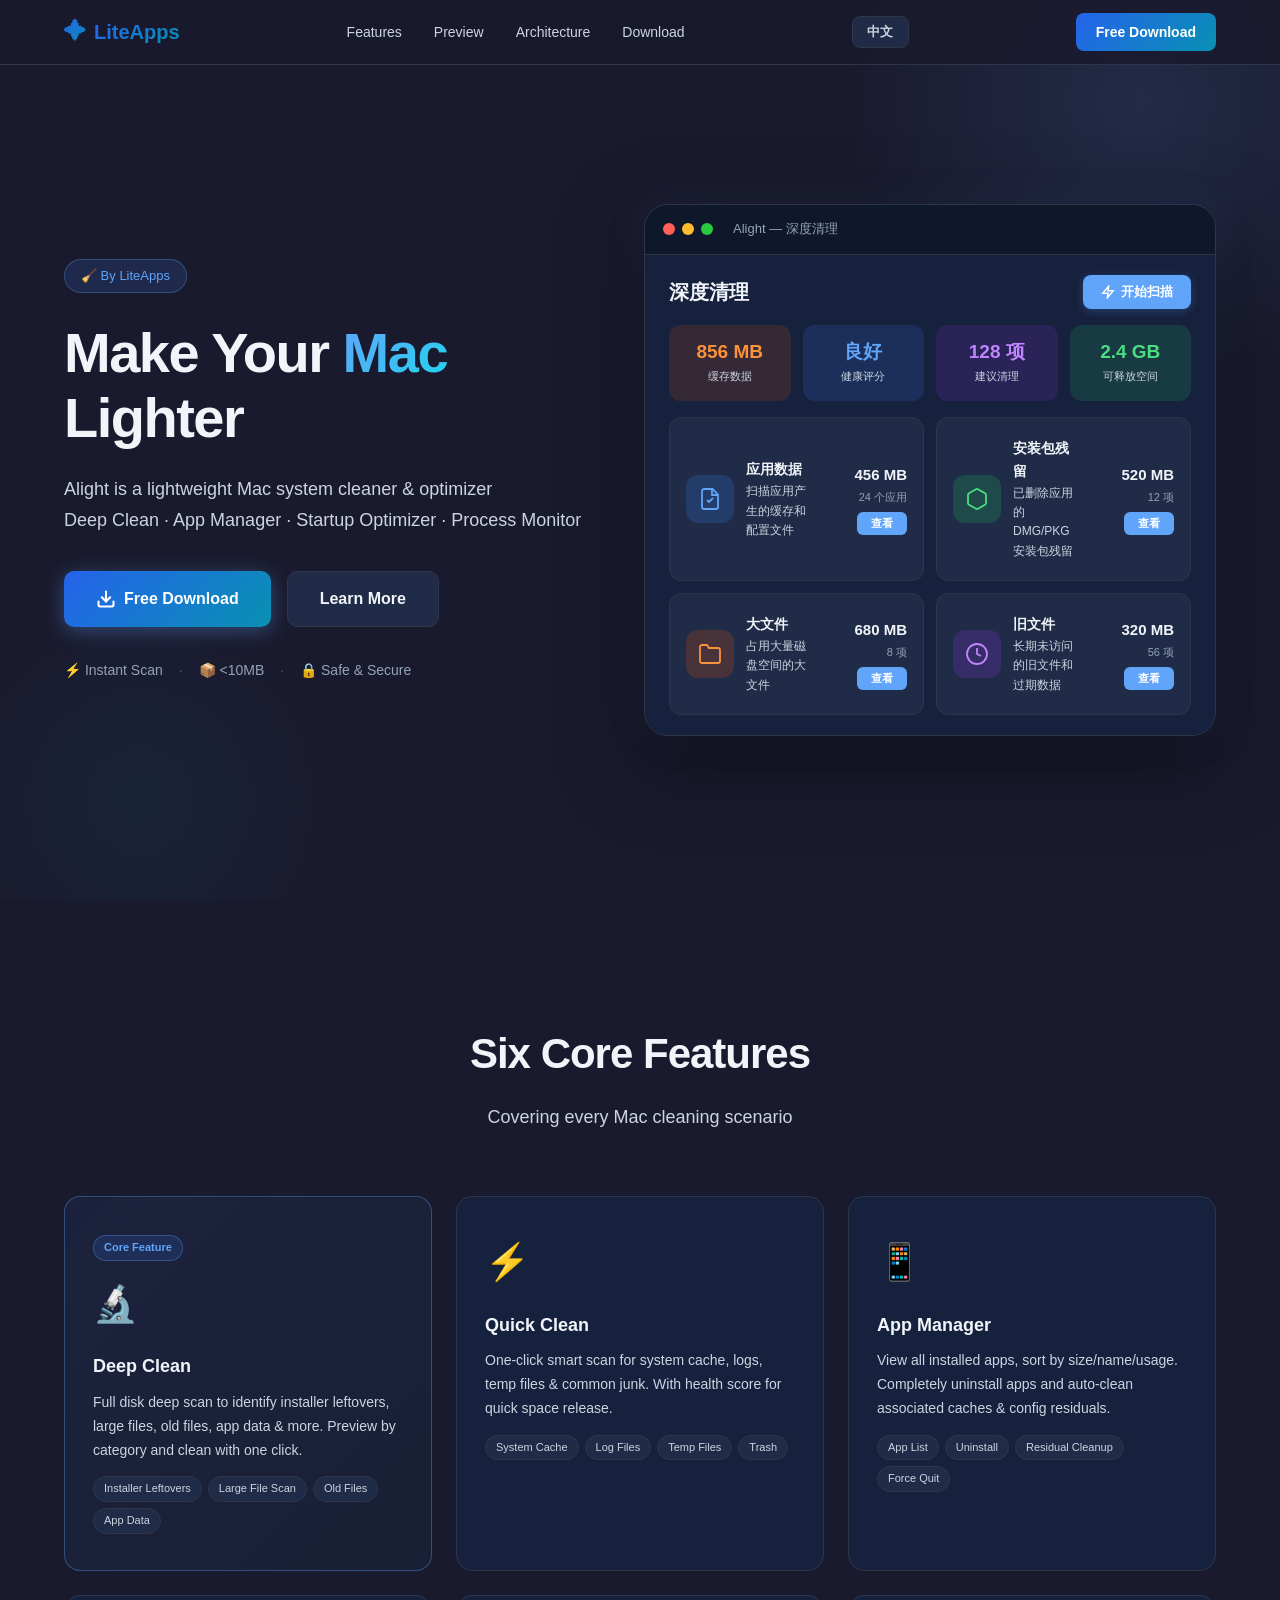
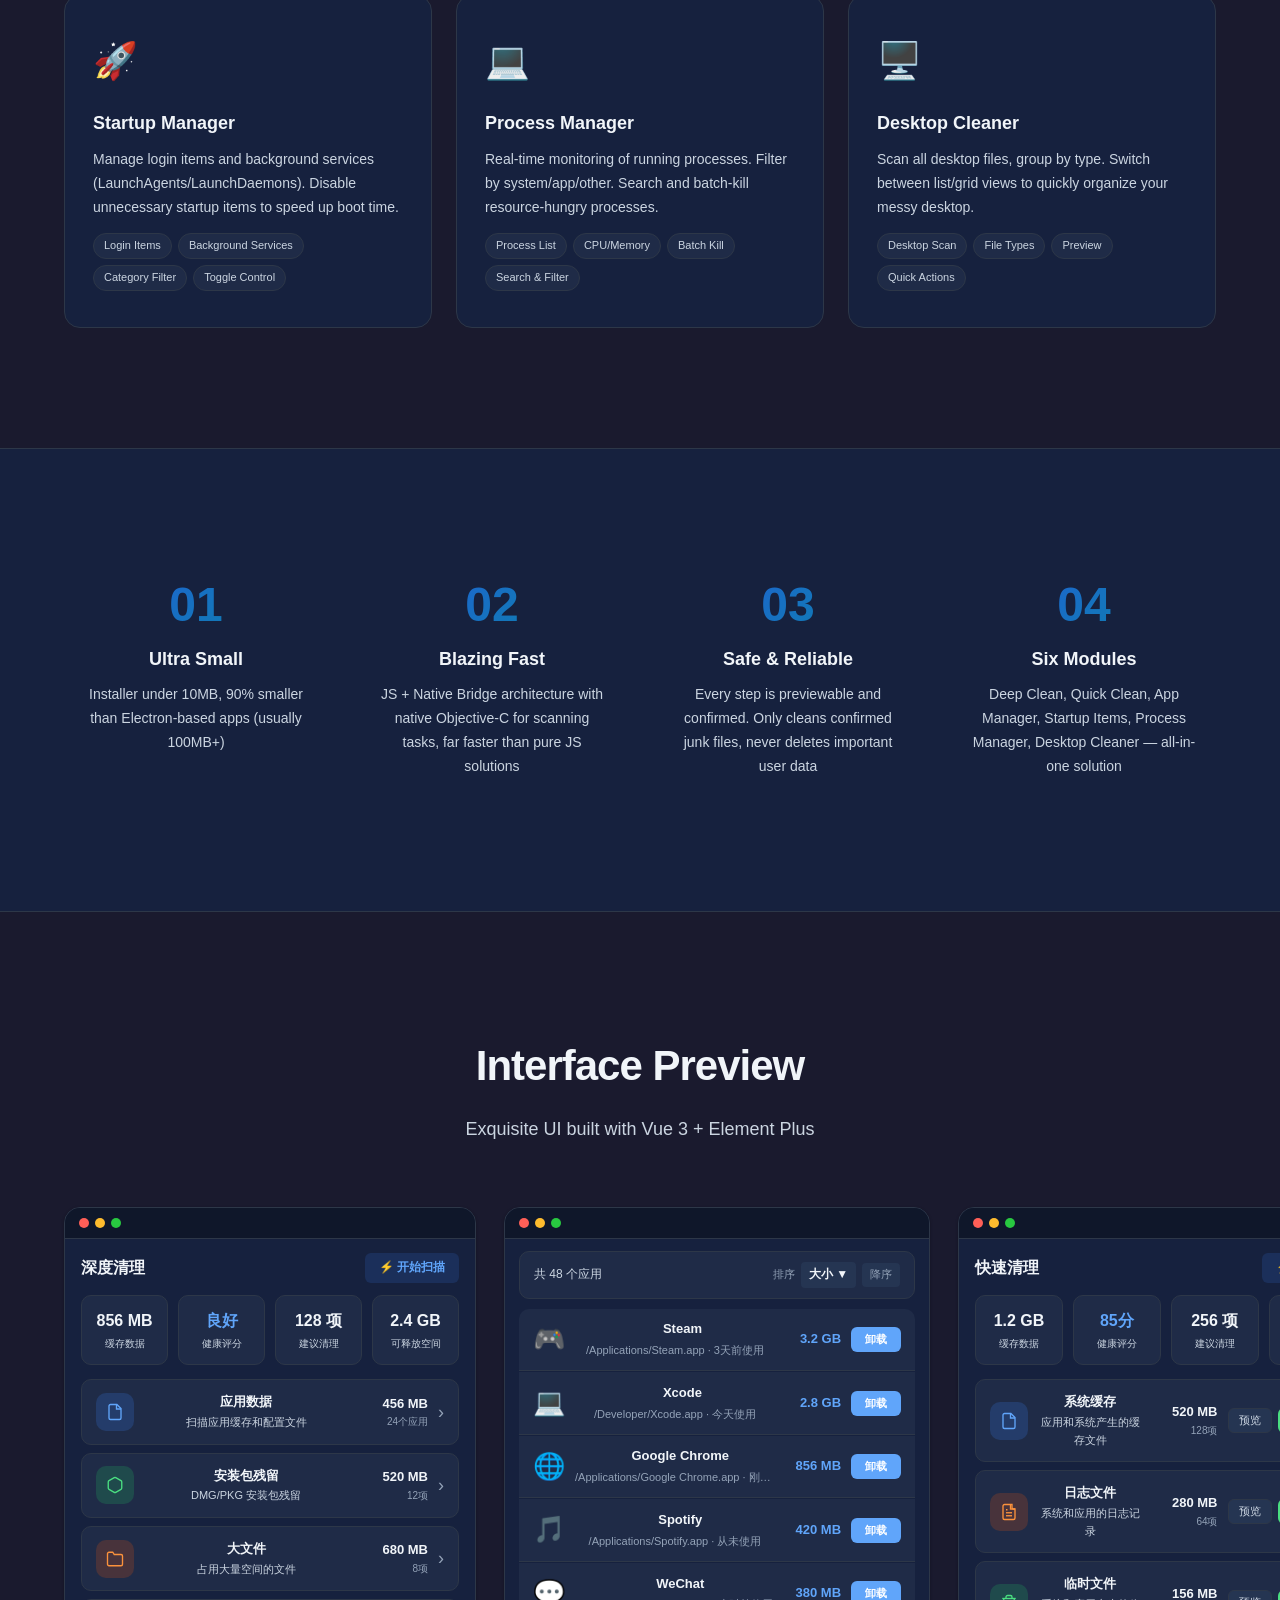
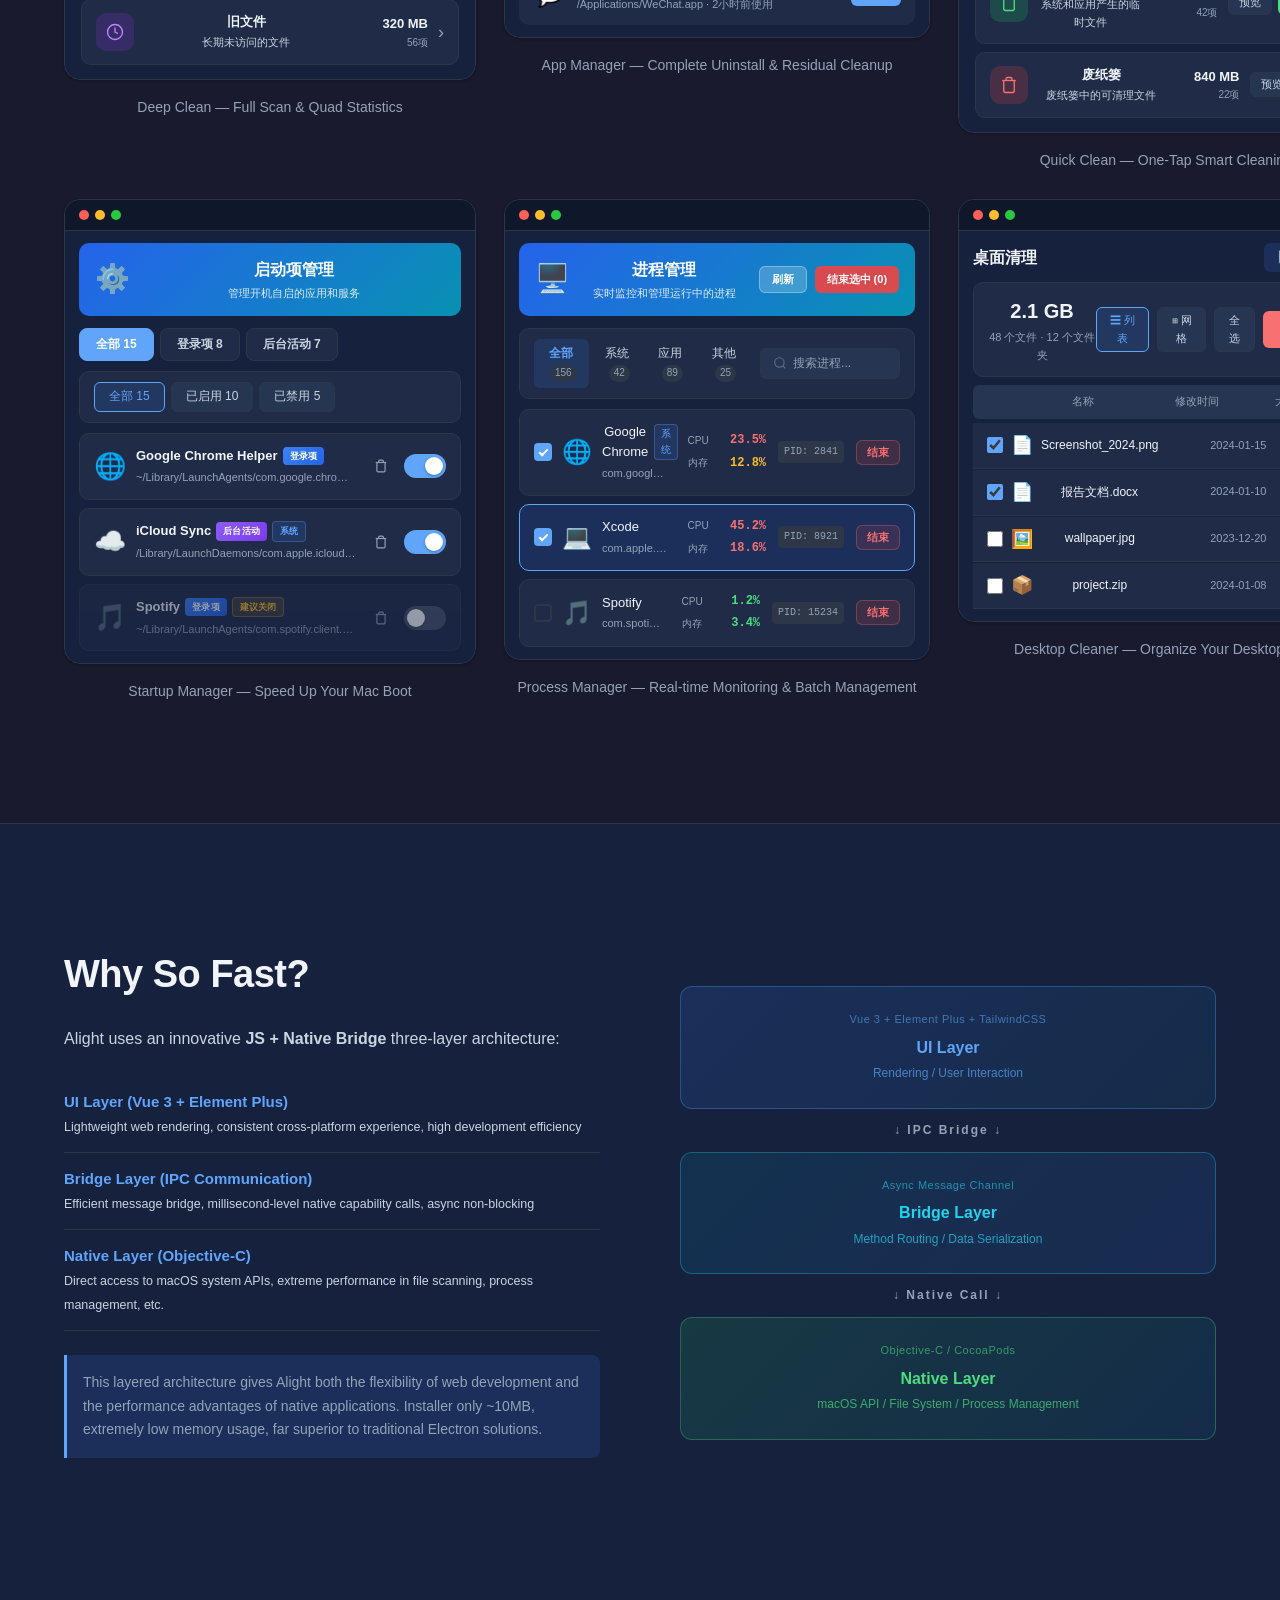
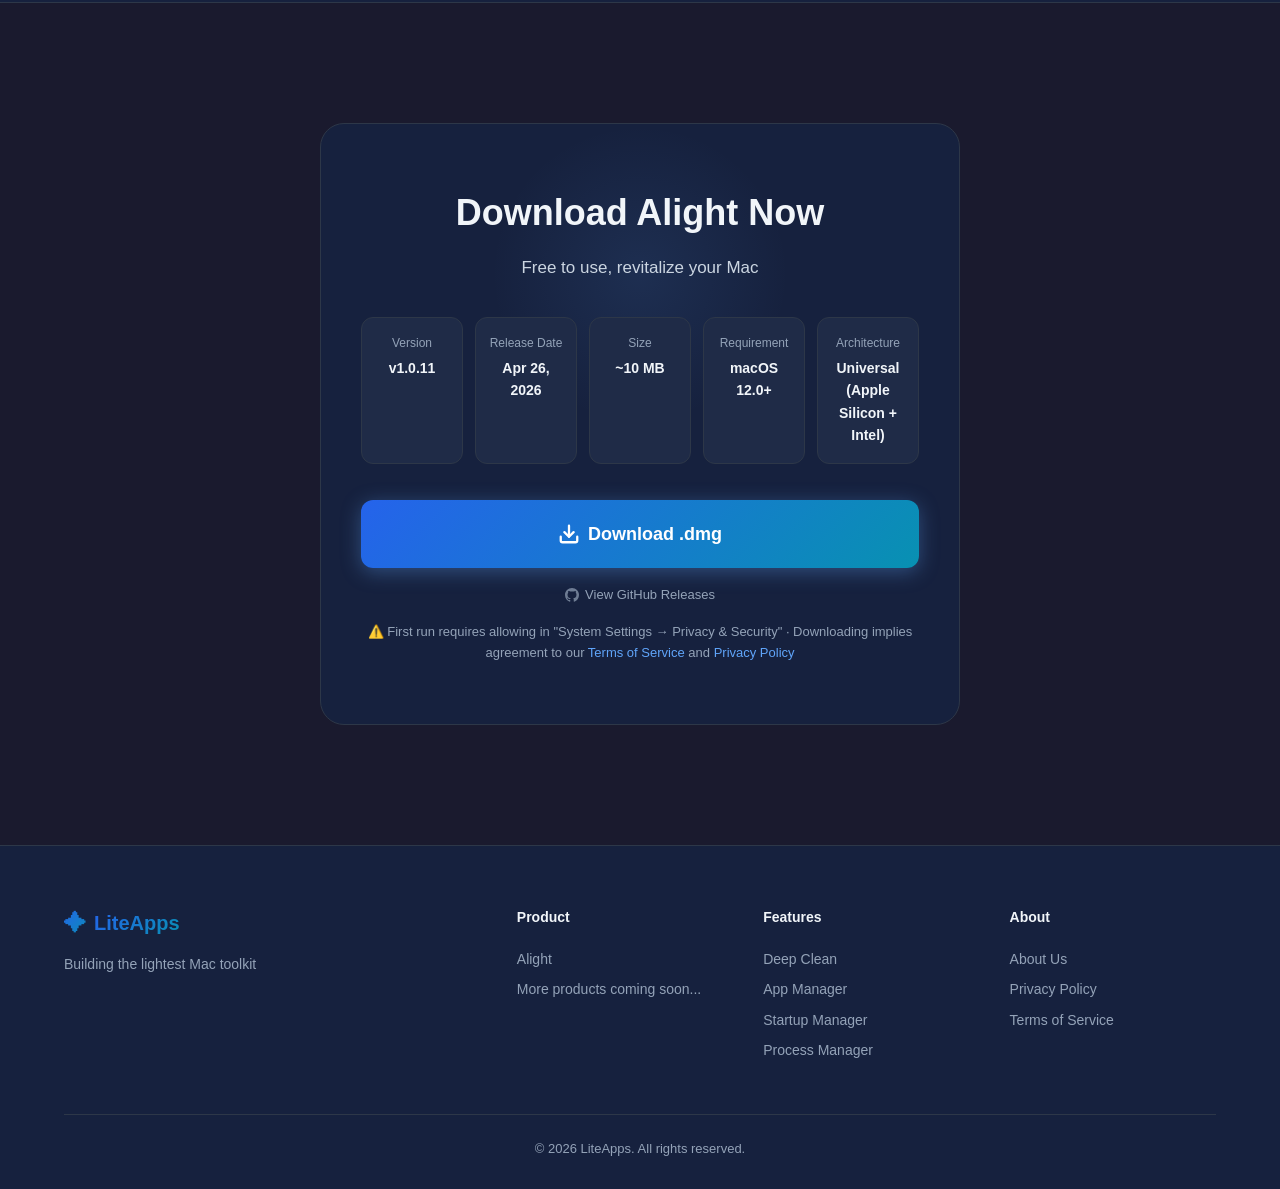
==== alight/index.html @ 92859cbb "🚀 Deploy website from alight@a98959d72f2519c9ceead20def18a5580199bf77" ====
<!DOCTYPE html>
<html lang="zh-CN">
<head>
  <meta charset="UTF-8">
  <meta name="viewport" content="width=device-width, initial-scale=1.0">
  <title>Alight - 轻量级 Mac 清理工具 | LiteApps</title>
  <meta name="description" content="Alight 是一款轻量级 Mac 系统清理与优化工具，支持深度清理、快速清理、应用管理、启动项管理、进程管理、桌面清理等，基于 JS + Native Bridge 架构，安装包仅 10MB。">
  <meta name="keywords" content="Mac清理,Alight,LiteApps,深度清理,快速清理,应用卸载,启动项管理,进程管理,桌面清理,Mac优化">
  <link rel="icon" type="image/svg+xml" href="favicon.svg">
  <link rel="stylesheet" href="style.css">
</head>
<body>
  <!-- 导航栏 -->
  <nav class="navbar">
    <div class="nav-container">
      <a href="/" class="nav-logo">
        <span class="logo-icon">✦</span>
        <span class="logo-text">LiteApps</span>
      </a>
      <div class="nav-links">
        <a href="#features" data-i18n="nav_features">功能</a>
        <a href="#screenshots" data-i18n="nav_screenshots">预览</a>
        <a href="#architecture" data-i18n="nav_architecture">架构</a>
        <a href="#download" data-i18n="nav_download">下载</a>
      </div>
      <button id="langSwitch" class="lang-switch" title="Switch to English">EN</button>
      <a href="#download" class="nav-download-btn" data-i18n="nav_free_download">免费下载</a>
    </div>
  </nav>

  <!-- Hero 区域 -->
  <section class="hero">
    <div class="hero-container">
      <div class="hero-badge" data-i18n="hero_badge">🧹 LiteApps 出品</div>
      <h1 class="hero-title">
        <!-- 由 JS 动态填充 -->
      </h1>
      <p class="hero-subtitle">
        <!-- 由 JS 动态填充 -->
      </p>
      <div class="hero-actions">
        <a href="#download" class="btn btn-primary btn-lg">
          <svg width="20" height="20" viewBox="0 0 24 24" fill="none" stroke="currentColor" stroke-width="2.5" stroke-linecap="round" stroke-linejoin="round"><path d="M21 15v4a2 2 0 0 1-2 2H5a2 2 0 0 1-2-2v-4"/><polyline points="7 10 12 15 17 10"/><line x1="12" y1="15" x2="12" y2="3"/></svg>
          <span data-i18n="btn_download">免费下载</span>
        </a>
        <a href="#features" class="btn btn-secondary btn-lg" data-i18n="btn_learn_more">了解更多</a>
      </div>
      <div class="hero-meta">
        <span class="meta-item" data-i18n="meta_scan">⚡ 秒级扫描</span>
        <span class="meta-divider">·</span>
        <span class="meta-item" data-i18n="meta_size">📦 &lt;10MB</span>
        <span class="meta-divider">·</span>
        <span class="meta-item" data-i18n="meta_safe">🔒 安全可靠</span>
      </div>
    </div>
    <div class="hero-visual">
      <!-- 模拟 DeepCleanView - 完全匹配真实 StatusOverview + CleanCardGrid -->
      <div class="mac-window">
        <div class="mac-window-header">
          <div class="window-dots">
            <span class="dot dot-red"></span>
            <span class="dot dot-yellow"></span>
            <span class="dot dot-green"></span>
          </div>
          <span class="window-title">Alight — 深度清理</span>
        </div>
        <div class="mac-window-body">
          <div class="mock-deepclean">
            <!-- StatusOverview: 标题栏 + 扫描按钮 -->
            <div class="dc-header">
              <h3>深度清理</h3>
              <button class="dc-scan-btn">
                <svg width="14" height="14" viewBox="0 0 24 24" fill="none" stroke="currentColor" stroke-width="2.5"><polygon points="13 2 3 14 12 14 11 22 21 10 12 10 13 2"/></svg>
                开始扫描
              </button>
            </div>

            <!-- StatusOverview: 四宫格统计卡片（使用真实颜色） -->
            <div class="dc-stats-grid">
              <div class="dc-stat-card stat-cache">
                <span class="dc-stat-value">856 MB</span>
                <span class="dc-stat-label">缓存数据</span>
              </div>
              <div class="dc-stat-card stat-health">
                <span class="dc-stat-value health-good">良好</span>
                <span class="dc-stat-label">健康评分</span>
              </div>
              <div class="dc-stat-card stat-count">
                <span class="dc-stat-value">128 项</span>
                <span class="dc-stat-label">建议清理</span>
              </div>
              <div class="dc-stat-card stat-space">
                <span class="dc-stat-value">2.4 GB</span>
                <span class="dc-stat-label">可释放空间</span>
              </div>
            </div>

            <!-- CleanCardGrid: 2列卡片网格（匹配真实 DeepCleanCard） -->
            <div class="dc-cards-grid">
              <!-- APP_DATA 卡片 -->
              <div class="dc-clean-card">
                <div class="card-icon-bg card-icon-blue">
                  <svg width="24" height="24" viewBox="0 0 24 24" fill="none" stroke="currentColor" stroke-width="1.8"><path d="M14.5 2H6a2 2 0 0 0-2 2v16a2 2 0 0 0 2 2h12a2 2 0 0 0 2-2V7.5L14.5 2z"/><polyline points="14 2 14 8 20 8"/><path d="M9 13l2 2 4-4"/></svg>
                </div>
                <div class="card-info">
                  <span class="card-name">应用数据</span>
                  <span class="card-desc">扫描应用产生的缓存和配置文件</span>
                </div>
                <div class="card-right">
                  <span class="card-size">456 MB</span>
                  <span class="card-count">24 个应用</span>
                  <button class="card-btn">查看</button>
                </div>
              </div>
              <!-- INSTALLER 卡片 -->
              <div class="dc-clean-card">
                <div class="card-icon-bg card-icon-green">
                  <svg width="24" height="24" viewBox="0 0 24 24" fill="none" stroke="currentColor" stroke-width="1.8"><path d="M21 16V8a2 2 0 0 0-1-1.73l-7-4a2 2 0 0 0-2 0l-7 4A2 2 0 0 0 3 8v8a2 2 0 0 0 1 1.73l7 4a2 2 0 0 0 2 0l7-4A2 2 0 0 0 21 16z"/></svg>
                </div>
                <div class="card-info">
                  <span class="card-name">安装包残留</span>
                  <span class="card-desc">已删除应用的 DMG/PKG 安装包残留</span>
                </div>
                <div class="card-right">
                  <span class="card-size">520 MB</span>
                  <span class="card-count">12 项</span>
                  <button class="card-btn">查看</button>
                </div>
              </div>
              <!-- LARGE_FILES 卡片 -->
              <div class="dc-clean-card">
                <div class="card-icon-bg card-icon-orange">
                  <svg width="24" height="24" viewBox="0 0 24 24" fill="none" stroke="currentColor" stroke-width="1.8"><path d="M22 19a2 2 0 0 1-2 2H4a2 2 0 0 1-2-2V5a2 2 0 0 1 2-2h5l2 3h9a2 2 0 0 1 2 2z"/></svg>
                </div>
                <div class="card-info">
                  <span class="card-name">大文件</span>
                  <span class="card-desc">占用大量磁盘空间的大文件</span>
                </div>
                <div class="card-right">
                  <span class="card-size">680 MB</span>
                  <span class="card-count">8 项</span>
                  <button class="card-btn">查看</button>
                </div>
              </div>
              <!-- OLD_FILES 卡片 -->
              <div class="dc-clean-card">
                <div class="card-icon-bg card-icon-purple">
                  <svg width="24" height="24" viewBox="0 0 24 24" fill="none" stroke="currentColor" stroke-width="1.8"><circle cx="12" cy="12" r="10"/><polyline points="12 6 12 12 16 14"/></svg>
                </div>
                <div class="card-info">
                  <span class="card-name">旧文件</span>
                  <span class="card-desc">长期未访问的旧文件和过期数据</span>
                </div>
                <div class="card-right">
                  <span class="card-size">320 MB</span>
                  <span class="card-count">56 项</span>
                  <button class="card-btn">查看</button>
                </div>
              </div>
            </div>
          </div>
        </div>
      </div>
    </div>
  </section>

  <!-- 功能特性 -->
  <section id="features" class="features">
    <div class="container">
      <div class="section-header">
        <h2 class="section-title" data-i18n="section_features_title">六大核心功能</h2>
        <p class="section-subtitle" data-i18n="section_features_subtitle">覆盖 Mac 清理优化的每一个场景</p>
      </div>
      <div class="features-grid">
        <!-- 深度清理 deep-clean -->
        <div class="feature-card featured">
          <div class="feature-badge" data-i18n="badge_core">核心功能</div>
          <div class="feature-icon">🔬</div>
          <h3 data-i18n="feat_deep_clean_name">深度清理</h3>
          <p data-i18n="feat_deep_clean_desc">全盘深度扫描，识别安装包残留、大文件、旧文件、应用数据等垃圾。支持按类别预览详情，一键精准清理。</p>
          <div class="feature-tags">
            <span class="tag" data-i18n="tag_installer">安装包残留</span>
            <span class="tag" data-i18n="tag_large_files">大文件扫描</span>
            <span class="tag" data-i18n="tag_old_files">旧文件</span>
            <span class="tag" data-i18n="tag_app_data">应用数据</span>
          </div>
        </div>
        <!-- 快速清理 quick-clean -->
        <div class="feature-card">
          <div class="feature-icon">⚡</div>
          <h3 data-i18n="feat_quick_clean_name">快速清理</h3>
          <p data-i18n="feat_quick_clean_desc">一键智能扫描系统缓存、日志、临时文件等常见垃圾，配合健康评分，快速释放空间。</p>
          <div class="feature-tags">
            <span class="tag" data-i18n="tag_cache">系统缓存</span>
            <span class="tag" data-i18n="tag_logs">日志文件</span>
            <span class="tag" data-i18n="tag_temp">临时文件</span>
            <span class="tag" data-i18n="tag_trash">废纸篓</span>
          </div>
        </div>
        <!-- 应用管理 app-manage -->
        <div class="feature-card">
          <div class="feature-icon">📱</div>
          <h3 data-i18n="feat_app_manage_name">应用管理</h3>
          <p data-i18n="feat_app_manage_desc">查看所有已安装应用，按大小/名称/使用时间排序。彻底卸载应用并自动清理关联的缓存和配置残留。</p>
          <div class="feature-tags">
            <span class="tag" data-i18n="tag_app_list">应用列表</span>
            <span class="tag" data-i18n="tag_uninstall">彻底卸载</span>
            <span class="tag" data-i18n="tag_residuals">残留清理</span>
            <span class="tag" data-i18n="tag_force_quit">强制终止</span>
          </div>
        </div>
        <!-- 启动项管理 startup-manager -->
        <div class="feature-card">
          <div class="feature-icon">🚀</div>
          <h3 data-i18n="feat_startup_name">启动项管理</h3>
          <p data-i18n="feat_startup_desc">管理系统登录项和后台活动（LaunchAgents/LaunchDaemons），一键禁用不必要的开机启动项，加速开机。</p>
          <div class="feature-tags">
            <span class="tag" data-i18n="tag_login_items">登录项</span>
            <span class="tag" data-i18n="tag_bg_services">后台服务</span>
            <span class="tag" data-i18n="tag_filter">分类筛选</span>
            <span class="tag" data-i18n="tag_toggle">开关控制</span>
          </div>
        </div>
        <!-- 进程管理 process-manager -->
        <div class="feature-card">
          <div class="feature-icon">💻</div>
          <h3 data-i18n="feat_process_name">进程管理</h3>
          <p data-i18n="feat_process_desc">实时查看所有运行中的进程，按系统/应用/其他分类筛选，支持搜索和多选批量结束占用资源的进程。</p>
          <div class="feature-tags">
            <span class="tag" data-i18n="tag_proc_list">进程列表</span>
            <span class="tag" data-i18n="tag_cpu_mem">CPU/内存</span>
            <span class="tag" data-i18n="tag_batch_kill">批量终止</span>
            <span class="tag" data-i18n="tag_search">搜索筛选</span>
          </div>
        </div>
        <!-- 桌面清理 desktop-clean -->
        <div class="feature-card">
          <div class="feature-icon">🖥️</div>
          <h3 data-i18n="feat_desktop_name">桌面清理</h3>
          <p data-i18n="feat_desktop_desc">扫描桌面上的所有文件，按类型分组展示，支持列表/网格视图切换，快速整理杂乱的桌面。</p>
          <div class="feature-tags">
            <span class="tag" data-i18n="tag_desk_scan">桌面扫描</span>
            <span class="tag" data-i18n="tag_file_type">文件分类</span>
            <span class="tag" data-i18n="tag_preview">预览查看</span>
            <span class="tag" data-i18n="tag_quick_ops">快捷操作</span>
          </div>
        </div>
      </div>
    </div>
  </section>

  <!-- 产品亮点 -->
  <section class="highlights">
    <div class="container">
      <div class="highlights-grid">
        <div class="highlight-item">
          <div class="highlight-number" data-i18n="highlight_1_num">01</div>
          <h3 data-i18n="highlight_1_title">超小体积</h3>
          <p data-i18n="highlight_1_desc">安装包小于 10MB，对比 Electron 类产品（通常 100MB+）小 90%</p>
        </div>
        <div class="highlight-item">
          <div class="highlight-number" data-i18n="highlight_2_num">02</div>
          <h3 data-i18n="highlight_2_title">极速体验</h3>
          <p data-i18n="highlight_2_desc">JS + Native Bridge 架构，原生 Objective-C 执行扫描任务，速度远超纯 JS 方案</p>
        </div>
        <div class="highlight-item">
          <div class="highlight-number" data-i18n="highlight_3_num">03</div>
          <h3 data-i18n="highlight_3_title">安全可靠</h3>
          <p data-i18n="highlight_3_desc">每一步操作都可预览确认，只清理确定的垃圾文件，绝不误删用户重要数据</p>
        </div>
        <div class="highlight-item">
          <div class="highlight-number" data-i18n="highlight_4_num">04</div>
          <h3 data-i18n="highlight_4_title">六大模块</h3>
          <p data-i18n="highlight_4_desc">深度清理、快速清理、应用管理、启动项、进程管理、桌面清理，一站式解决</p>
        </div>
      </div>
    </div>
  </section>

  <!-- 截图展示 - 完全匹配真实 UI -->
  <section id="screenshots" class="screenshots">
    <div class="container">
      <div class="section-header">
        <h2 class="section-title" data-i18n="section_screenshots_title">界面预览</h2>
        <p class="section-subtitle" data-i18n="section_screenshots_subtitle">基于 Vue 3 + Element Plus 构建的精致界面</p>
      </div>
      <div class="screenshots-grid">
        <!-- 截图1: 深度清理 - 匹配真实 StatusOverview + DeepCleanCard -->
        <div class="screenshot-card">
          <div class="screenshot-mock mock-deepclean-preview">
            <div class="mock-mac-bar">
              <span class="mock-dot red"></span>
              <span class="mock-dot yellow"></span>
              <span class="mock-dot green"></span>
            </div>
            <div class="mock-body dc-preview-body">
              <div class="dc-prev-header">
                <span class="dc-prev-title">深度清理</span>
                <span class="dc-prev-btn">⚡ 开始扫描</span>
              </div>
              <div class="dc-prev-stats">
                <div class="dc-ps stat-cache"><b>856 MB</b><small>缓存数据</small></div>
                <div class="dc-ps stat-health"><b class="health-good">良好</b><small>健康评分</small></div>
                <div class="dc-ps stat-count"><b>128 项</b><small>建议清理</small></div>
                <div class="dc-ps stat-space"><b>2.4 GB</b><small>可释放空间</small></div>
              </div>
              <div class="dc-prev-cards">
                <div class="dcp-card">
                  <div class="dcp-icon dcp-icon-blue"><svg width="18" height="18" viewBox="0 0 24 24" fill="none" stroke="currentColor" stroke-width="1.8"><path d="M14.5 2H6a2 2 0 0 0-2 2v16a2 2 0 0 0 2 2h12a2 2 0 0 0 2-2V7.5L14.5 2z"/><polyline points="14 2 14 8 20 8"/></svg></div>
                  <div class="dcp-info"><b>应用数据</b><span>扫描应用缓存和配置文件</span></div>
                  <div class="dcp-meta"><b>456 MB</b><span>24个应用</span></div>
                  <span class="dcp-arrow">›</span>
                </div>
                <div class="dcp-card">
                  <div class="dcp-icon dcp-icon-green"><svg width="18" height="18" viewBox="0 0 24 24" fill="none" stroke="currentColor" stroke-width="1.8"><path d="M21 16V8a2 2 0 0 0-1-1.73l-7-4a2 2 0 0 0-2 0l-7 4A2 2 0 0 0 3 8v8a2 2 0 0 0 1 1.73l7 4a2 2 0 0 0 2 0l7-4A2 2 0 0 0 21 16z"/></svg></div>
                  <div class="dcp-info"><b>安装包残留</b><span>DMG/PKG 安装包残留</span></div>
                  <div class="dcp-meta"><b>520 MB</b><span>12项</span></div>
                  <span class="dcp-arrow">›</span>
                </div>
                <div class="dcp-card">
                  <div class="dcp-icon dcp-icon-orange"><svg width="18" height="18" viewBox="0 0 24 24" fill="none" stroke="currentColor" stroke-width="1.8"><path d="M22 19a2 2 0 0 1-2 2H4a2 2 0 0 1-2-2V5a2 2 0 0 1 2-2h5l2 3h9a2 2 0 0 1 2 2z"/></svg></div>
                  <div class="dcp-info"><b>大文件</b><span>占用大量空间的文件</span></div>
                  <div class="dcp-meta"><b>680 MB</b><span>8项</span></div>
                  <span class="dcp-arrow">›</span>
                </div>
                <div class="dcp-card">
                  <div class="dcp-icon dcp-icon-purple"><svg width="18" height="18" viewBox="0 0 24 24" fill="none" stroke="currentColor" stroke-width="1.8"><circle cx="12" cy="12" r="10"/><polyline points="12 6 12 12 16 14"/></svg></div>
                  <div class="dcp-info"><b>旧文件</b><span>长期未访问的文件</span></div>
                  <div class="dcp-meta"><b>320 MB</b><span>56项</span></div>
                  <span class="dcp-arrow">›</span>
                </div>
              </div>
            </div>
          </div>
          <p data-i18n="shot_deep_clean">深度清理 — 全盘扫描与四维统计</p>
        </div>

        <!-- 截图2: 应用管理 - 匹配真实 AppManageResults + AppItem -->
        <div class="screenshot-card">
          <div class="screenshot-mock mock-app-manage-preview">
            <div class="mock-mac-bar">
              <span class="mock-dot red"></span>
              <span class="mock-dot yellow"></span>
              <span class="mock-dot green"></span>
            </div>
            <div class="mock-body am-preview-body">
              <!-- 顶部排序栏 -->
              <div class="am-toolbar">
                <span class="am-total">共 48 个应用</span>
                <div class="am-sort-group">
                  <span class="am-sort-label">排序</span>
                  <span class="am-sort-select">大小 ▼</span>
                  <span class="am-sort-order">降序</span>
                </div>
              </div>
              <!-- 应用列表 - 匹配真实 AppItem -->
              <div class="am-app-list">
                <div class="am-app-row">
                  <div class="am-app-icon">🎮</div>
                  <div class="am-app-info">
                    <span class="am-app-name">Steam</span>
                    <span class="am-app-path">/Applications/Steam.app · 3天前使用</span>
                  </div>
                  <span class="am-app-size">3.2 GB</span>
                  <button class="am-uninstall-btn">卸载</button>
                </div>
                <div class="am-app-row">
                  <div class="am-app-icon">💻</div>
                  <div class="am-app-info">
                    <span class="am-app-name">Xcode</span>
                    <span class="am-app-path">/Developer/Xcode.app · 今天使用</span>
                  </div>
                  <span class="am-app-size">2.8 GB</span>
                  <button class="am-uninstall-btn">卸载</button>
                </div>
                <div class="am-app-row">
                  <div class="am-app-icon">🌐</div>
                  <div class="am-app-info">
                    <span class="am-app-name">Google Chrome</span>
                    <span class="am-app-path">/Applications/Google Chrome.app · 刚刚使用</span>
                  </div>
                  <span class="am-app-size">856 MB</span>
                  <button class="am-uninstall-btn">卸载</button>
                </div>
                <div class="am-app-row">
                  <div class="am-app-icon">🎵</div>
                  <div class="am-app-info">
                    <span class="am-app-name">Spotify</span>
                    <span class="am-app-path">/Applications/Spotify.app · 从未使用</span>
                  </div>
                  <span class="am-app-size">420 MB</span>
                  <button class="am-uninstall-btn">卸载</button>
                </div>
                <div class="am-app-row">
                  <div class="am-app-icon">💬</div>
                  <div class="am-app-info">
                    <span class="am-app-name">WeChat</span>
                    <span class="am-app-path">/Applications/WeChat.app · 2小时前使用</span>
                  </div>
                  <span class="am-app-size">380 MB</span>
                  <button class="am-uninstall-btn">卸载</button>
                </div>
              </div>
            </div>
          </div>
          <p data-i18n="shot_app_manage">应用管理 — 彻底卸载与残留清理</p>
        </div>

        <!-- 截图3: 快速清理 - 匹配真实 QuickCleanCard -->
        <div class="screenshot-card">
          <div class="screenshot-mock mock-quickclean-preview">
            <div class="mock-mac-bar">
              <span class="mock-dot red"></span>
              <span class="mock-dot yellow"></span>
              <span class="mock-dot green"></span>
            </div>
            <div class="mock-body qc-preview-body">
              <div class="qc-prev-header">
                <span class="qc-prev-title">快速清理</span>
                <span class="qc-prev-btn">⚡ 开始扫描</span>
              </div>
              <div class="qc-prev-stats">
                <div class="qc-ps stat-cache"><b>1.2 GB</b><small>缓存数据</small></div>
                <div class="qc-ps stat-health"><b class="health-good">85分</b><small>健康评分</small></div>
                <div class="qc-ps stat-count"><b>256 项</b><small>建议清理</small></div>
                <div class="qc-ps stat-space"><b>1.8 GB</b><small>可释放空间</small></div>
              </div>
              <div class="qc-prev-cards">
                <div class="qcp-card">
                  <div class="qcp-icon qcp-icon-blue"><svg width="18" height="18" viewBox="0 0 24 24" fill="none" stroke="currentColor" stroke-width="1.8"><path d="M14.5 2H6a2 2 0 0 0-2 2v16a2 2 0 0 0 2 2h12a2 2 0 0 0 2-2V7.5L14.5 2z"/><polyline points="14 2 14 8 20 8"/></svg></div>
                  <div class="qcp-info"><b>系统缓存</b><span>应用和系统产生的缓存文件</span></div>
                  <div class="qcp-meta"><b>520 MB</b><span>128项</span></div>
                  <div class="qcp-actions">
                    <button class="qcp-btn-preview">预览</button>
                    <button class="qcp-btn-clean">智能清理</button>
                  </div>
                </div>
                <div class="qcp-card">
                  <div class="qcp-icon qcp-icon-orange"><svg width="18" height="18" viewBox="0 0 24 24" fill="none" stroke="currentColor" stroke-width="1.8"><path d="M14 2H6a2 2 0 0 0-2 2v16a2 2 0 0 0 2 2h12a2 2 0 0 0 2-2V8h-2a2 2 0 0 1-2-2V2z"/><path d="M14 2v6h6"/><path d="M16 13H8"/><path d="M16 17H8"/><path d="M10 9H8"/></svg></div>
                  <div class="qcp-info"><b>日志文件</b><span>系统和应用的日志记录</span></div>
                  <div class="qcp-meta"><b>280 MB</b><span>64项</span></div>
                  <div class="qcp-actions">
                    <button class="qcp-btn-preview">预览</button>
                    <button class="qcp-btn-clean">智能清理</button>
                  </div>
                </div>
                <div class="qcp-card">
                  <div class="qcp-icon qcp-icon-green"><svg width="18" height="18" viewBox="0 0 24 24" fill="none" stroke="currentColor" stroke-width="1.8"><path d="M3 6h18"/><path d="M19 6v14c0 1-1 2-2 2H7c-1 0-2-1-2-2V6"/><path d="M8 6V4c0-1 1-2 2-2h4c1 0 2 1 2 2v2"/></svg></div>
                  <div class="qcp-info"><b>临时文件</b><span>系统和应用产生的临时文件</span></div>
                  <div class="qcp-meta"><b>156 MB</b><span>42项</span></div>
                  <div class="qcp-actions">
                    <button class="qcp-btn-preview">预览</button>
                    <button class="qcp-btn-clean">智能清理</button>
                  </div>
                </div>
                <div class="qcp-card">
                  <div class="qcp-icon qcp-icon-red"><svg width="18" height="18" viewBox="0 0 24 24" fill="none" stroke="currentColor" stroke-width="1.8"><polyline points="3 6 5 6 21 6"/><path d="M19 6v14a2 2 0 0 1-2 2H7a2 2 0 0 1-2-2V6m3 0V4a2 2 0 0 1 2-2h4a2 2 0 0 1 2 2v2"/></svg></div>
                  <div class="qcp-info"><b>废纸篓</b><span>废纸篓中的可清理文件</span></div>
                  <div class="qcp-meta"><b>840 MB</b><span>22项</span></div>
                  <div class="qcp-actions">
                    <button class="qcp-btn-preview">预览</button>
                    <button class="qcp-btn-clean">清空</button>
                  </div>
                </div>
              </div>
            </div>
          </div>
          <p data-i18n="shot_quick_clean">快速清理 — 一键智能清理</p>
        </div>

        <!-- 截图4: 启动项管理 - 匹配真实 startup-manager + StartupItemCard -->
        <div class="screenshot-card">
          <div class="screenshot-mock mock-startup-preview">
            <div class="mock-mac-bar">
              <span class="mock-dot red"></span>
              <span class="mock-dot yellow"></span>
              <span class="mock-dot green"></span>
            </div>
            <div class="mock-body su-preview-body">
              <!-- 页面 Header Banner (page-header) -->
              <div class="su-page-header">
                <span class="su-header-icon">⚙️</span>
                <div class="su-header-content">
                  <span class="su-header-title">启动项管理</span>
                  <span class="su-header-desc">管理开机自启的应用和服务</span>
                </div>
              </div>
              <!-- 类型 Tab 切换 -->
              <div class="su-tabs">
                <span class="su-tab active">全部 15</span>
                <span class="su-tab">登录项 8</span>
                <span class="su-tab">后台活动 7</span>
              </div>
              <!-- 筛选 radio -->
              <div class="su-filter-card">
                <div class="su-radio-group">
                  <span class="su-radio active">全部 15</span>
                  <span class="su-radio">已启用 10</span>
                  <span class="su-radio">已禁用 5</span>
                </div>
              </div>
              <!-- 启动项列表 - 匹配真实 StartupItemCard -->
              <div class="su-prev-list">
                <div class="su-item">
                  <div class="su-item-icon">🌐</div>
                  <div class="su-item-info">
                    <div class="su-item-name">
                      Google Chrome Helper
                      <span class="su-kind login">登录项</span>
                    </div>
                    <div class="su-item-path">~/Library/LaunchAgents/com.google.chrome.helper.plist</div>
                  </div>
                  <div class="su-item-actions">
                    <button class="su-delete-btn">
                      <svg width="14" height="14" viewBox="0 0 24 24" fill="none" stroke="currentColor" stroke-width="2"><polyline points="3 6 5 6 21 6"/><path d="M19 6v14a2 2 0 0 1-2 2H7a2 2 0 0 1-2-2V6m3 0V4a2 2 0 0 1 2-2h4a2 2 0 0 1 2 2v2"/></svg>
                    </button>
                    <div class="su-toggle on"></div>
                  </div>
                </div>
                <div class="su-item">
                  <div class="su-item-icon">☁️</div>
                  <div class="su-item-info">
                    <div class="su-item-name">
                      iCloud Sync
                      <span class="su-kind bg">后台活动</span>
                      <span class="su-cat">系统</span>
                    </div>
                    <div class="su-item-path">/Library/LaunchDaemons/com.apple.icloud.sync.plist</div>
                  </div>
                  <div class="su-item-actions">
                    <button class="su-delete-btn">
                      <svg width="14" height="14" viewBox="0 0 24 24" fill="none" stroke="currentColor" stroke-width="2"><polyline points="3 6 5 6 21 6"/><path d="M19 6v14a2 2 0 0 1-2 2H7a2 2 0 0 1-2-2V6m3 0V4a2 2 0 0 1 2-2h4a2 2 0 0 1 2 2v2"/></svg>
                    </button>
                    <div class="su-toggle on"></div>
                  </div>
                </div>
                <div class="su-item disabled">
                  <div class="su-item-icon">🎵</div>
                  <div class="su-item-info">
                    <div class="su-item-name">
                      Spotify
                      <span class="su-kind login">登录项</span>
                      <span class="su-cat-warn">建议关闭</span>
                    </div>
                    <div class="su-item-path">~/Library/LaunchAgents/com.spotify.client.plist</div>
                  </div>
                  <div class="su-item-actions">
                    <button class="su-delete-btn">
                      <svg width="14" height="14" viewBox="0 0 24 24" fill="none" stroke="currentColor" stroke-width="2"><polyline points="3 6 5 6 21 6"/><path d="M19 6v14a2 2 0 0 1-2 2H7a2 2 0 0 1-2-2V6m3 0V4a2 2 0 0 1 2-2h4a2 2 0 0 1 2 2v2"/></svg>
                    </button>
                    <div class="su-toggle off"></div>
                  </div>
                </div>
              </div>
            </div>
          </div>
          <p data-i18n="shot_startup">启动项管理 — 加速你的 Mac 开机</p>
        </div>

        <!-- 截图5: 进程管理 - 匹配真实 process-manager -->
        <div class="screenshot-card">
          <div class="screenshot-mock mock-process-preview">
            <div class="mock-mac-bar">
              <span class="mock-dot red"></span>
              <span class="mock-dot yellow"></span>
              <span class="mock-dot green"></span>
            </div>
            <div class="mock-body pm-preview-body">
              <!-- 页面 Header Banner -->
              <div class="pm-page-header">
                <span class="pm-header-icon">🖥️</span>
                <div class="pm-header-content">
                  <span class="pm-header-title">进程管理</span>
                  <span class="pm-header-desc">实时监控和管理运行中的进程</span>
                </div>
                <div class="pm-header-actions">
                  <button class="pm-btn-refresh">刷新</button>
                  <button class="pm-btn-kill">结束选中 (0)</button>
                </div>
              </div>
              <!-- 工具栏 Tab + 搜索 -->
              <div class="pm-toolbar">
                <div class="pm-tabs">
                  <span class="pm-tab active">全部<span class="pm-tab-count">156</span></span>
                  <span class="pm-tab">系统<span class="pm-tab-count">42</span></span>
                  <span class="pm-tab">应用<span class="pm-tab-count">89</span></span>
                  <span class="pm-tab">其他<span class="pm-tab-count">25</span></span>
                </div>
                <div class="pm-search">
                  <svg width="14" height="14" viewBox="0 0 24 24" fill="none" stroke="currentColor" stroke-width="2"><circle cx="11" cy="11" r="8"/><line x1="21" y1="21" x2="16.65" y2="16.65"/></svg>
                  <span>搜索进程...</span>
                </div>
              </div>
              <!-- 进程列表 - 匹配真实 process-item -->
              <div class="pm-list">
                <div class="pm-item">
                  <div class="pm-left">
                    <div class="pm-checkbox checked"></div>
                    <div class="pm-picon">🌐</div>
                    <div class="pm-info">
                      <div class="pm-name">Google Chrome<span class="pm-tag sys">系统</span></div>
                      <div class="pm-path">com.google.Chrome</div>
                    </div>
                  </div>
                  <div class="pm-right">
                    <div class="pm-usage">
                      <div class="pm-usage-row"><span class="pm-label">CPU</span><span class="pm-val usage-high">23.5%</span></div>
                      <div class="pm-usage-row"><span class="pm-label">内存</span><span class="pm-val usage-medium">12.8%</span></div>
                    </div>
                    <span class="pm-pid">PID: 2841</span>
                    <button class="pm-kill-btn">结束</button>
                  </div>
                </div>
                <div class="pm-item selected">
                  <div class="pm-left">
                    <div class="pm-checkbox checked"></div>
                    <div class="pm-picon">💻</div>
                    <div class="pm-info">
                      <div class="pm-name">Xcode</div>
                      <div class="pm-path">com.apple.dt.Xcode</div>
                    </div>
                  </div>
                  <div class="pm-right">
                    <div class="pm-usage">
                      <div class="pm-usage-row"><span class="pm-label">CPU</span><span class="pm-val usage-high">45.2%</span></div>
                      <div class="pm-usage-row"><span class="pm-label">内存</span><span class="pm-val usage-high">18.6%</span></div>
                    </div>
                    <span class="pm-pid">PID: 8921</span>
                    <button class="pm-kill-btn">结束</button>
                  </div>
                </div>
                <div class="pm-item">
                  <div class="pm-left">
                    <div class="pm-checkbox"></div>
                    <div class="pm-picon">🎵</div>
                    <div class="pm-info">
                      <div class="pm-name">Spotify</div>
                      <div class="pm-path">com.spotify.client</div>
                    </div>
                  </div>
                  <div class="pm-right">
                    <div class="pm-usage">
                      <div class="pm-usage-row"><span class="pm-label">CPU</span><span class="pm-val usage-low">1.2%</span></div>
                      <div class="pm-usage-row"><span class="pm-label">内存</span><span class="pm-val usage-low">3.4%</span></div>
                    </div>
                    <span class="pm-pid">PID: 15234</span>
                    <button class="pm-kill-btn">结束</button>
                  </div>
                </div>
              </div>
            </div>
          </div>
          <p data-i18n="shot_process">进程管理 — 实时监控与批量管理</p>
        </div>

        <!-- 截图6: 桌面清理 - 匹配真实 desktop-clean -->
        <div class="screenshot-card">
          <div class="screenshot-mock mock-desktop-preview">
            <div class="mock-mac-bar">
              <span class="mock-dot red"></span>
              <span class="mock-dot yellow"></span>
              <span class="mock-dot green"></span>
            </div>
            <div class="mock-body dt-preview-body">
              <div class="dt-prev-header">
                <span class="dt-prev-title">桌面清理</span>
                <span class="dt-prev-btn">🔄 重新扫描</span>
              </div>
              <div class="dt-prev-summary">
                <div>
                  <span class="dt-total">2.1 GB</span>
                  <span class="dt-detail">48 个文件 · 12 个文件夹</span>
                </div>
                <div class="dt-actions">
                  <span class="dt-view-btn active">☰ 列表</span>
                  <span class="dt-view-btn">⊞ 网格</span>
                  <span class="dt-select-btn">全选</span>
                  <button class="dt-delete-btn">删除选中 (0)</button>
                </div>
              </div>
              <!-- 表头 -->
              <div class="dt-table-header">
                <span style="width:20px"></span>
                <span style="width:32px"></span>
                <span style="flex:1">名称</span>
                <span style="width:100px;text-align:right">修改时间</span>
                <span style="width:70px;text-align:right">大小</span>
                <span style="width:40px"></span>
              </div>
              <!-- 文件列表 -->
              <div class="dt-file-list">
                <div class="dt-file-row">
                  <input type="checkbox" checked>
                  <span class="dt-file-icon">📄</span>
                  <span class="dt-file-name">Screenshot_2024.png</span>
                  <span class="dt-file-time">2024-01-15</span>
                  <span class="dt-file-size">4.2 MB</span>
                </div>
                <div class="dt-file-row">
                  <input type="checkbox" checked>
                  <span class="dt-file-icon">📄</span>
                  <span class="dt-file-name">报告文档.docx</span>
                  <span class="dt-file-time">2024-01-10</span>
                  <span class="dt-file-size">2.8 MB</span>
                </div>
                <div class="dt-file-row">
                  <input type="checkbox">
                  <span class="dt-file-icon">🖼️</span>
                  <span class="dt-file-name">wallpaper.jpg</span>
                  <span class="dt-file-time">2023-12-20</span>
                  <span class="dt-file-size">8.5 MB</span>
                </div>
                <div class="dt-file-row">
                  <input type="checkbox">
                  <span class="dt-file-icon">📦</span>
                  <span class="dt-file-name">project.zip</span>
                  <span class="dt-file-time">2024-01-08</span>
                  <span class="dt-file-size">156 MB</span>
                </div>
              </div>
            </div>
          </div>
          <p data-i18n="shot_desktop">桌面清理 — 整理你的桌面文件</p>
        </div>
      </div>
    </div>
  </section>

  <!-- 技术架构 -->
  <section id="architecture" class="architecture">
    <div class="container">
      <div class="arch-content">
        <div class="arch-text">
          <h2 data-i18n="arch_title">为什么这么快？</h2>
          <p data-i18n="arch_intro">Alight 采用创新的 <strong>JS + Native Bridge</strong> 三层架构：</p>
          <ul class="arch-list">
            <li>
              <strong data-i18n="arch_ui_name">UI 层 (Vue 3 + Element Plus)</strong><br>
              <small data-i18n="arch_ui_desc">轻量 Web 渲染，跨平台一致体验，开发效率高</small>
            </li>
            <li>
              <strong data-i18n="arch_bridge_name">Bridge 层 (IPC 通信)</strong><br>
              <small data-i18n="arch_bridge_desc">高效消息桥梁，毫秒级调用 Native 能力，异步非阻塞</small>
            </li>
            <li>
              <strong data-i18n="arch_native_name">Native 层 (Objective-C)</strong><br>
              <small data-i18n="arch_native_desc">直接调用 macOS 系统 API，文件扫描、进程管理等极致性能</small>
            </li>
          </ul>
          <p class="arch-note" data-i18n="arch_note">这种分层架构让 Alight 既拥有 Web 开发的灵活性，又具备原生应用的性能优势。安装包仅 ~10MB，内存占用极低，远优于传统 Electron 方案。</p>
        </div>
        <div class="arch-diagram">
          <div class="arch-layer layer-ui">
            <span class="layer-tech" data-i18n="layer_ui_tech">Vue 3 + Element Plus + TailwindCSS</span>
            <span data-i18n="layer_ui_label">UI Layer</span><br><small data-i18n="layer_ui_small">界面渲染 / 用户交互</small>
          </div>
          <div class="arch-arrow">↓ IPC Bridge ↓</div>
          <div class="arch-layer layer-bridge">
            <span class="layer-tech" data-i18n="layer_bridge_tech">Async Message Channel</span>
            <span data-i18n="layer_bridge_label">Bridge Layer</span><br><small data-i18n="layer_bridge_small">方法路由 / 数据序列化</small>
          </div>
          <div class="arch-arrow">↓ Native Call ↓</div>
          <div class="arch-layer layer-native">
            <span class="layer-tech" data-i18n="layer_native_tech">Objective-C / CocoaPods</span>
            <span data-i18n="layer_native_label">Native Layer</span><br><small data-i18n="layer_native_small">macOS API / 文件系统 / 进程管理</small>
          </div>
        </div>
      </div>
    </div>
  </section>

  <!-- 下载区域 -->
  <section id="download" class="download">
    <div class="container">
      <div class="download-card">
        <h2 data-i18n="download_title">立即下载 Alight</h2>
        <p class="download-desc" data-i18n="download_desc">免费使用，让你的 Mac 重获新生</p>
        <div class="download-info">
          <div class="info-item">
            <span class="info-label" data-i18n="info_version">版本</span>
            <span class="info-value" id="version">
              <span class="version-loading">获取中...</span>
            </span>
          </div>
          <div class="info-item">
            <span class="info-label" data-i18n="info_date">发布日期</span>
            <span class="info-value" id="releaseDate">-</span>
          </div>
          <div class="info-item">
            <span class="info-label" data-i18n="info_size">大小</span>
            <span class="info-value" data-i18n="info_size_val">~10 MB</span>
          </div>
          <div class="info-item">
            <span class="info-label" data-i18n="info_require">要求</span>
            <span class="info-value" data-i18n="info_require_val">macOS 12.0+</span>
          </div>
          <div class="info-item">
            <span class="info-label" data-i18n="info_arch">架构</span>
            <span class="info-value" data-i18n="info_arch_val">Universal (Apple Silicon + Intel)</span>
          </div>
        </div>
        <a href="#" class="btn btn-primary btn-xl download-btn" id="downloadBtn" onclick="handleDownload(event)">
          <svg width="22" height="22" viewBox="0 0 24 24" fill="none" stroke="currentColor" stroke-width="2.5" stroke-linecap="round" stroke-linejoin="round"><path d="M21 15v4a2 2 0 0 1-2 2H5a2 2 0 0 1-2-2v-4"/><polyline points="7 10 12 15 17 10"/><line x1="12" y1="15" x2="12" y2="3"/></svg>
          <!-- 由 JS 动态填充 -->
        </a>
        <div class="download-extras">
          <a href="https://github.com/jackie-jiang-ios/alight/releases" target="_blank" rel="noopener noreferrer" class="link-secondary">
            <svg width="14" height="14" viewBox="0 0 24 24" fill="currentColor"><path d="M12 0c-6.626 0-12 5.373-12 12 0 5.302 3.438 9.8 8.207 11.387.599.111.793-.261.793-.577v-2.234c-3.338.726-4.033-1.416-4.033-1.416-.546-1.387-1.333-1.756-1.333-1.756-1.089-.745.083-.729.083-.729 1.205.084 1.839 1.237 1.839 1.237 1.07 1.834 2.807 1.304 3.492.997.107-.775.418-1.305.762-1.604-2.665-.305-5.467-1.334-5.467-5.931 0-1.311.469-2.381 1.236-3.221-.124-.303-.535-1.524.117-3.176 0 0 1.008-.322 3.301 1.23.957-.266 1.983-.399 3.003-.404 1.02.005 2.047.138 3.006.404 2.291-1.552 3.297-1.23 3.297-1.23.653 1.653.242 2.874.118 3.176.77.84 1.235 1.911 1.235 3.221 0 4.609-2.807 5.624-5.479 5.921.43.372.823 1.102.823 2.222v3.293c0 .319.192.694.801.576 4.765-1.589 8.199-6.086 8.199-11.386 0-6.627-5.373-12-12-12z"/></svg>
<span data-i18n="view_releases">查看 GitHub Releases</span>
          </a>
        </div>
        <p class="download-note"><span data-i18n="download_note">⚠️ 首次运行需要在「系统设置 → 隐私与安全性」中允许运行 · 下载即表示同意我们的</span> <a href="terms.html" data-i18n="download_note_terms">服务条款</a> <span data-i18n="download_note_and">和</span> <a href="privacy.html" data-i18n="download_note_privacy">隐私政策</a></p>
      </div>
    </div>
  </section>

  <!-- 页脚 -->
  <footer class="footer">
    <div class="container">
      <div class="footer-grid">
        <div class="footer-brand">
          <div class="footer-logo">
            <span class="logo-icon">✦</span>
            <span class="logo-text">LiteApps</span>
          </div>
          <p data-i18n="footer_brand_desc">打造最轻量的 Mac 工具集</p>
        </div>
        <div class="footer-links">
          <h4 data-i18n="footer_product">产品</h4>
          <a href="#" data-i18n="footer_alight">Alight</a>
          <a href="#" data-i18n="footer_more">更多产品敬请期待...</a>
        </div>
        <div class="footer-links">
          <h4 data-i18n="footer_functions">功能</h4>
          <a href="#features" data-i18n="feat_deep_clean_name">深度清理</a>
          <a href="#features" data-i18n="feat_app_manage_name">应用管理</a>
          <a href="#features" data-i18n="feat_startup_name">启动项管理</a>
          <a href="#features" data-i18n="feat_process_name">进程管理</a>
        </div>
        <div class="footer-links">
          <h4 data-i18n="footer_about">关于</h4>
          <a href="about.html" data-i18n="footer_about_us">关于我们</a>
          <a href="privacy.html" data-i18n="footer_privacy">隐私政策</a>
          <a href="terms.html" data-i18n="footer_terms">服务条款</a>
        </div>
      </div>
      <div class="footer-bottom">
        <p>&copy; 2026 LiteApps. All rights reserved.</p>
      </div>
    </div>
  </footer>

  <script src="script.js"></script>
</body>
</html>
---- alight/style.css ----
/* ============================================
   Alight - 官网样式（暗黑主题）
   匹配真实 App 暗色 UI，基于 App 的 theme.css 暗色变量
   ============================================ */

/* CSS Variables - 匹配真实 App 暗色主题 */
:root {
  /* 品牌主色 - 与真实 App 暗色主题一致 */
  --primary: #60a5fa;
  --primary-light: #93bbfd;
  --primary-dark: #3b82f6;
  --primary-bg: rgba(59, 130, 246, 0.15);
  --primary-gradient: linear-gradient(135deg, #2563eb 0%, #0891b2 100%);

  /* 功能色 */
  --success: #4ade80;
  --success-bg: rgba(34, 197, 94, 0.15);
  --warning: #fbbf24;
  --warning-bg: rgba(245, 158, 11, 0.15);
  --danger: #f87171;
  --danger-bg: rgba(239, 68, 68, 0.15);

  /* 背景色 - 暗色主题 */
  --bg-primary: #1a1a2e;
  --bg-secondary: #16213e;
  --bg-card: #16213e;
  --bg-surface: #1f2b47;
  --bg-surface-hover: #253552;

  /* 文字色 */
  --text-primary: #f1f5f9;
  --text-secondary: #cbd5e1;
  --text-tertiary: #94a3b8;
  --text-hint: #475569;

  /* 边框色 */
  --border-color: #2d3748;
  --border-light: #1e293b;

  /* 统计卡片颜色 - 与真实 App 暗色 theme.css 完全一致 */
  --stat-cache-bg: rgba(234, 88, 12, 0.15);
  --stat-cache-color: #fb923c;
  --stat-health-bg: rgba(59, 130, 246, 0.15);
  --stat-health-color: #60a5fa;
  --stat-count-bg: rgba(147, 51, 234, 0.15);
  --stat-count-color: #c084fc;
  --stat-space-bg: rgba(34, 197, 94, 0.15);
  --stat-space-color: #4ade80;

  /* 阴影 - 暗色下更重 */
  --shadow-sm: 0 1px 3px rgba(0, 0, 0, 0.3);
  --shadow-md: 0 4px 16px rgba(0, 0, 0, 0.4);
  --shadow-lg: 0 8px 32px rgba(0, 0, 0, 0.5);

  --radius-sm: 8px;
  --radius-md: 12px;
  --radius-lg: 16px;
  --radius-xl: 24px;
  --font-sans: -apple-system, BlinkMacSystemFont, 'SF Pro Display', 'Segoe UI', Roboto, 'Helvetica Neue', Arial, sans-serif;
}

/* Reset */
*, *::before, *::after {
  margin: 0;
  padding: 0;
  box-sizing: border-box;
}

html {
  scroll-behavior: smooth;
  -webkit-font-smoothing: antialiased;
  -moz-osx-font-smoothing: grayscale;
}

body {
  font-family: var(--font-sans);
  background-color: var(--bg-primary);
  color: var(--text-primary);
  line-height: 1.6;
  overflow-x: hidden;
}

a {
  text-decoration: none;
  color: inherit;
  transition: color 0.2s ease;
}

img {
  max-width: 100%;
  display: block;
}

.container {
  max-width: 1200px;
  margin: 0 auto;
  padding: 0 24px;
}

/* ============================================
   Navigation
   ============================================ */
.navbar {
  position: fixed;
  top: 0;
  left: 0;
  right: 0;
  z-index: 1000;
  background: rgba(26, 26, 46, 0.85);
  backdrop-filter: blur(20px);
  -webkit-backdrop-filter: blur(20px);
  border-bottom: 1px solid var(--border-color);
  transition: all 0.3s ease;
}

.navbar.scrolled {
  background: rgba(26, 26, 46, 0.95);
  box-shadow: var(--shadow-sm);
}

.nav-container {
  max-width: 1200px;
  margin: 0 auto;
  padding: 0 24px;
  height: 64px;
  display: flex;
  align-items: center;
  justify-content: space-between;
}

.nav-logo {
  display: flex;
  align-items: center;
  gap: 8px;
  font-size: 20px;
  font-weight: 700;
}

.logo-icon {
  font-size: 22px;
  background: var(--primary-gradient);
  -webkit-background-clip: text;
  -webkit-text-fill-color: transparent;
  background-clip: text;
}

.logo-text {
  background: var(--primary-gradient);
  -webkit-background-clip: text;
  -webkit-text-fill-color: transparent;
  background-clip: text;
}

.nav-links {
  display: flex;
  gap: 32px;
}

.nav-links a {
  font-size: 14px;
  font-weight: 500;
  color: var(--text-secondary);
  transition: color 0.2s ease;
}

.nav-links a:hover {
  color: var(--primary);
}

.nav-download-btn {
  padding: 8px 20px;
  background: var(--primary-gradient);
  color: white;
  border-radius: 8px;
  font-size: 14px;
  font-weight: 600;
  transition: all 0.2s ease;
}

.nav-download-btn:hover {
  transform: translateY(-1px);
  box-shadow: 0 4px 16px rgba(96, 165, 250, 0.35);
}

/* 语言切换按钮 */
.lang-switch {
  padding: 6px 14px;
  background: var(--bg-surface);
  color: var(--text-secondary);
  border: 1px solid var(--border-color);
  border-radius: 8px;
  font-size: 13px;
  font-weight: 600;
  cursor: pointer;
  transition: all 0.2s ease;
  letter-spacing: 0.5px;
}

.lang-switch:hover {
  background: var(--bg-surface-hover);
  color: var(--primary);
  border-color: var(--primary);
  transform: translateY(-1px);
}

/* ============================================
   Hero Section
   ============================================ */
.hero {
  min-height: 100vh;
  display: flex;
  align-items: center;
  padding: 100px 24px 60px;
  max-width: 1200px;
  margin: 0 auto;
  gap: 60px;
  position: relative;
}

.hero::before {
  content: '';
  position: absolute;
  top: -200px;
  right: -200px;
  width: 600px;
  height: 600px;
  background: radial-gradient(circle, rgba(96, 165, 250, 0.12) 0%, transparent 70%);
  pointer-events: none;
}

.hero::after {
  content: '';
  position: absolute;
  bottom: -100px;
  left: -100px;
  width: 400px;
  height: 400px;
  background: radial-gradient(circle, rgba(8, 145, 178, 0.08) 0%, transparent 70%);
  pointer-events: none;
}

.hero-container {
  flex: 1;
  max-width: 520px;
  z-index: 1;
}

.hero-badge {
  display: inline-flex;
  align-items: center;
  gap: 6px;
  padding: 6px 16px;
  background: var(--primary-bg);
  border: 1px solid rgba(96, 165, 250, 0.3);
  border-radius: 100px;
  font-size: 13px;
  font-weight: 500;
  color: var(--primary);
  margin-bottom: 28px;
}

.hero-title {
  font-size: 56px;
  font-weight: 800;
  line-height: 1.15;
  letter-spacing: -1.5px;
  margin-bottom: 24px;
  color: var(--text-primary);
}

.gradient-text {
  background: linear-gradient(135deg, #60a5fa, #22d3ee);
  -webkit-background-clip: text;
  -webkit-text-fill-color: transparent;
  background-clip: text;
}

.hero-subtitle {
  font-size: 18px;
  line-height: 1.7;
  color: var(--text-secondary);
  margin-bottom: 36px;
}

.hero-actions {
  display: flex;
  gap: 16px;
  margin-bottom: 32px;
  flex-wrap: wrap;
}

.btn {
  display: inline-flex;
  align-items: center;
  gap: 8px;
  padding: 12px 28px;
  border-radius: 10px;
  font-size: 15px;
  font-weight: 600;
  cursor: pointer;
  border: none;
  transition: all 0.25s ease;
}

.btn-primary {
  background: var(--primary-gradient);
  color: white;
  box-shadow: 0 4px 20px rgba(96, 165, 250, 0.35);
}

.btn-primary:hover {
  transform: translateY(-2px);
  box-shadow: 0 8px 28px rgba(96, 165, 250, 0.45);
}

.btn-secondary {
  background: var(--bg-surface);
  color: var(--text-primary);
  border: 1px solid var(--border-color);
}

.btn-secondary:hover {
  background: var(--bg-surface-hover);
  border-color: var(--primary);
  color: var(--primary);
}

.btn-lg {
  padding: 14px 32px;
  font-size: 16px;
}

.btn-xl {
  padding: 18px 40px;
  font-size: 17px;
  border-radius: 12px;
}

.hero-meta {
  display: flex;
  align-items: center;
  gap: 16px;
  font-size: 14px;
  color: var(--text-tertiary);
}

.meta-divider {
  opacity: 0.4;
}

/* Hero Visual - Mac Window Mockup (暗色风格) */
.hero-visual {
  flex: 1;
  max-width: 600px;
  z-index: 1;
}

.mac-window {
  background: var(--bg-card);
  border-radius: var(--radius-xl);
  border: 1px solid var(--border-color);
  overflow: hidden;
  box-shadow:
    0 25px 80px rgba(0, 0, 0, 0.5),
    0 0 40px rgba(96, 165, 250, 0.1);
  animation: float 6s ease-in-out infinite;
}

@keyframes float {
  0%, 100% { transform: translateY(0); }
  50% { transform: translateY(-10px); }
}

.mac-window-header {
  display: flex;
  align-items: center;
  gap: 12px;
  padding: 14px 18px;
  background: #0f172a;
  border-bottom: 1px solid var(--border-color);
}

.window-dots {
  display: flex;
  gap: 7px;
}

.dot {
  width: 12px;
  height: 12px;
  border-radius: 50%;
}
.dot-red { background: #ff5f57; }
.dot-yellow { background: #febc2e; }
.dot-green { background: #28c840; }

.window-title {
  font-size: 13px;
  color: var(--text-tertiary);
  margin-left: 8px;
}

.mac-window-body {
  display: flex;
  min-height: 480px;
  background: var(--bg-secondary);
}

/* ===== Hero DeepClean Mock (完全匹配真实 StatusOverview + DeepCleanCard) ===== */
.mock-deepclean {
  flex: 1;
  padding: 20px 24px;
  display: flex;
  flex-direction: column;
  gap: 16px;
  overflow-y: auto;
}

.dc-header {
  display: flex;
  align-items: center;
  justify-content: space-between;
}
.dc-header h3 {
  font-size: 20px;
  font-weight: 700;
  color: var(--text-primary);
}
.dc-scan-btn {
  display: inline-flex;
  align-items: center;
  gap: 6px;
  padding: 8px 18px;
  background: var(--primary);
  color: white;
  border: none;
  border-radius: 8px;
  font-size: 13px;
  font-weight: 600;
  cursor: default;
  box-shadow: 0 2px 8px rgba(96, 165, 250, 0.25);
}

/* 四宫格统计卡片 - 使用真实 App 暗色颜色变量 */
.dc-stats-grid {
  display: grid;
  grid-template-columns: repeat(4, 1fr);
  gap: 12px;
}
.dc-stat-card {
  padding: 16px 12px;
  border-radius: var(--radius-md);
  text-align: center;
  transition: all 0.2s ease;
  cursor: default;
}
.dc-stat-card:hover {
  transform: translateY(-1px);
  box-shadow: var(--shadow-md);
  filter: brightness(1.1);
}
.dc-stat-value {
  display: block;
  font-size: 19px;
  font-weight: 800;
  line-height: 1.2;
}
.dc-stat-label {
  display: block;
  font-size: 11px;
  color: var(--text-secondary);
  margin-top: 4px;
}

/* 统计卡片颜色 - 完全匹配真实 App 暗色 theme.css */
.stat-cache { background: var(--stat-cache-bg); }
.stat-cache .dc-stat-value { color: var(--stat-cache-color); }
.stat-health { background: var(--stat-health-bg); }
.health-good { color: var(--stat-health-color) !important; }
.stat-count { background: var(--stat-count-bg); }
.stat-count .dc-stat-value { color: var(--stat-count-color); }
.stat-space { background: var(--stat-space-bg); }
.stat-space .dc-stat-value { color: var(--stat-space-color); }

/* CleanCardGrid - 匹配真实 DeepCleanCard 暗色样式 */
.dc-cards-grid {
  display: grid;
  grid-template-columns: repeat(2, 1fr);
  gap: 12px;
  flex: 1;
}
.dc-clean-card {
  display: flex;
  align-items: center;
  gap: 12px;
  padding: 16px;
  background: var(--bg-surface);
  border: 1px solid var(--border-color);
  border-radius: var(--radius-md);
  cursor: default;
  transition: all 0.2s ease;
}
.dc-clean-card:hover {
  transform: translateY(-2px);
  box-shadow: var(--shadow-lg);
  border-color: var(--primary);
}

/* 图标背景 - 匹配真实 cleanItemIconConfig 暗色 */
.card-icon-bg {
  width: 48px;
  height: 48px;
  border-radius: 12px;
  display: flex;
  align-items: center;
  justify-content: center;
  flex-shrink: 0;
}
.card-icon-blue { background: rgba(59, 130, 246, 0.2); color: #60a5fa; }
.card-icon-green { background: rgba(34, 197, 94, 0.2); color: #4ade80; }
.card-icon-orange { background: rgba(234, 88, 12, 0.2); color: #fb923c; }
.card-icon-purple { background: rgba(147, 51, 234, 0.2); color: #c084fc; }

.card-info { flex: 1; min-width: 0; }
.card-name { display: block; font-size: 14px; font-weight: 600; color: var(--text-primary); }
.card-desc { display: block; font-size: 12px; color: var(--text-secondary); margin-top: 2px; }

.card-right { text-align: right; min-width: 80px; flex-shrink: 0; }
.card-size { display: block; font-size: 15px; font-weight: 700; color: var(--text-primary); }
.card-count { display: block; font-size: 11px; color: var(--text-tertiary); margin-top: 2px; }
.card-btn {
  margin-top: 6px;
  padding: 4px 14px;
  background: var(--primary);
  color: white;
  border: none;
  border-radius: 6px;
  font-size: 11px;
  font-weight: 600;
  cursor: default;
}

/* Feature card enhancements */
.feature-badge {
  display: inline-block;
  padding: 3px 10px;
  background: var(--primary-bg);
  border: 1px solid rgba(96, 165, 250, 0.3);
  border-radius: 100px;
  font-size: 11px;
  font-weight: 600;
  color: var(--primary);
  margin-bottom: 14px;
}
.feature-card.featured {
  border-color: rgba(96, 165, 250, 0.35);
  background: linear-gradient(135deg, rgba(59, 130, 246, 0.08), rgba(8, 145, 178, 0.05));
}
.feature-tags {
  display: flex;
  flex-wrap: wrap;
  gap: 6px;
  margin-top: 14px;
}
.tag {
  padding: 3px 10px;
  background: var(--bg-surface);
  border: 1px solid var(--border-color);
  border-radius: 100px;
  font-size: 11px;
  color: var(--text-secondary);
}

/* ============================================
   Features Section
   ============================================ */
.features {
  padding: 120px 0;
  position: relative;
  background: var(--bg-primary);
}

.section-header {
  text-align: center;
  margin-bottom: 64px;
}

.section-title {
  font-size: 42px;
  font-weight: 800;
  letter-spacing: -1px;
  margin-bottom: 16px;
  color: var(--text-primary);
}

.section-subtitle {
  font-size: 18px;
  color: var(--text-secondary);
  max-width: 500px;
  margin: 0 auto;
}

.features-grid {
  display: grid;
  grid-template-columns: repeat(3, 1fr);
  gap: 24px;
}

.feature-card {
  background: var(--bg-card);
  border: 1px solid var(--border-color);
  border-radius: var(--radius-lg);
  padding: 36px 28px;
  transition: all 0.3s ease;
}

.feature-card:hover {
  background: var(--bg-surface);
  border-color: var(--primary);
  transform: translateY(-4px);
  box-shadow: var(--shadow-lg);
}

.feature-icon {
  font-size: 36px;
  margin-bottom: 20px;
}

.feature-card h3 {
  font-size: 18px;
  font-weight: 700;
  margin-bottom: 10px;
  color: var(--text-primary);
}

.feature-card p {
  font-size: 14px;
  color: var(--text-secondary);
  line-height: 1.7;
}

/* ============================================
   Highlights Section
   ============================================ */
.highlights {
  padding: 100px 0;
  background: var(--bg-card);
  border-top: 1px solid var(--border-color);
  border-bottom: 1px solid var(--border-color);
}

.highlights-grid {
  display: grid;
  grid-template-columns: repeat(4, 1fr);
  gap: 32px;
}

.highlight-item {
  text-align: center;
  padding: 32px 20px;
}

.highlight-number {
  font-size: 48px;
  font-weight: 900;
  background: var(--primary-gradient);
  -webkit-background-clip: text;
  -webkit-text-fill-color: transparent;
  background-clip: text;
  line-height: 1;
  margin-bottom: 16px;
  opacity: 0.9;
}

.highlight-item h3 {
  font-size: 18px;
  font-weight: 700;
  margin-bottom: 10px;
  color: var(--text-primary);
}

.highlight-item p {
  font-size: 14px;
  color: var(--text-secondary);
  line-height: 1.7;
}

/* ============================================
   Screenshots Section
   ============================================ */
.screenshots {
  padding: 120px 0;
  background: var(--bg-primary);
}

.screenshots-grid {
  display: grid;
  grid-template-columns: repeat(3, 1fr);
  gap: 28px;
}

.screenshot-card {
  text-align: center;
}

.screenshot-mock {
  background: var(--bg-card);
  border: 1px solid var(--border-color);
  border-radius: var(--radius-lg);
  overflow: hidden;
  margin-bottom: 16px;
  transition: transform 0.3s ease, box-shadow 0.3s ease;
  box-shadow: var(--shadow-sm);
}

.screenshot-card:hover .screenshot-mock {
  transform: translateY(-6px) scale(1.01);
  box-shadow: var(--shadow-lg);
}

.mock-mac-bar {
  display: flex;
  align-items: center;
  gap: 6px;
  padding: 10px 14px;
  background: #0f172a;
  border-bottom: 1px solid var(--border-color);
}

.mock-dot {
  width: 10px;
  height: 10px;
  border-radius: 50%;
}
.mock-dot.red { background: #ff5f57; }
.mock-dot.yellow { background: #febc2e; }
.mock-dot.green { background: #28c840; }

.mock-body {
  padding: 16px 18px;
  /* 调整高度比例 - 匹配真实 App 窗口比例 (1080 x 680 = 约 1.59:1) */
  min-height: 280px;
  aspect-ratio: 1080 / 680;
  background: var(--bg-secondary);
}

.screenshot-card p {
  font-size: 14px;
  color: var(--text-tertiary);
}

/* ===== Screenshot: DeepClean Preview (暗色) ===== */
.dc-preview-body { padding: 14px 16px !important; min-height: auto !important; aspect-ratio: auto; }
.dc-prev-header {
  display: flex; justify-content: space-between; align-items: center;
  margin-bottom: 12px;
}
.dc-prev-title { font-size: 16px; font-weight: 700; color: var(--text-primary); }
.dc-prev-btn {
  font-size: 12px; font-weight: 600; color: var(--primary);
  background: var(--primary-bg); padding: 5px 14px; border-radius: 6px;
}
.dc-prev-stats {
  display: grid; grid-template-columns: repeat(4, 1fr); gap: 10px; margin-bottom: 14px;
}
.dc-ps {
  text-align: center; padding: 12px 8px; border-radius: 10px;
  border: 1px solid var(--border-color);
  background: var(--bg-surface);
}
.dc-ps b { display: block; font-size: 16px; font-weight: 800; }
.dc-ps .health-good { color: var(--stat-health-color); }
.dc-ps small { display: block; font-size: 10px; color: var(--text-secondary); margin-top: 3px; }

/* 深度清理卡片预览 - 匹配真实 DeepCleanCard 暗色 */
.dc-prev-cards { display: flex; flex-direction: column; gap: 8px; }
.dcp-card {
  display: flex; align-items: center; gap: 10px;
  padding: 12px 14px; background: var(--bg-surface); border-radius: 10px;
  border: 1px solid var(--border-color);
  transition: all 0.2s ease;
}
.dcp-card:hover { border-color: var(--primary); box-shadow: var(--shadow-sm); }
.dcp-icon {
  width: 38px; height: 38px; border-radius: 10px;
  display: flex; align-items: center; justify-content: center; flex-shrink: 0;
}
.dcp-icon-blue { background: rgba(59, 130, 246, 0.2); color: #60a5fa; }
.dcp-icon-green { background: rgba(34, 197, 94, 0.2); color: #4ade80; }
.dcp-icon-orange { background: rgba(234, 88, 12, 0.2); color: #fb923c; }
.dcp-icon-purple { background: rgba(147, 51, 234, 0.2); color: #c084fc; }
.dcp-info { flex: 1; min-width: 0; }
.dcp-info b { display: block; font-size: 13px; font-weight: 600; color: var(--text-primary); }
.dcp-info span { display: block; font-size: 11px; color: var(--text-secondary); margin-top: 1px; }
.dcp-meta { text-align: right; min-width: 70px; flex-shrink: 0; }
.dcp-meta b { display: block; font-size: 13px; font-weight: 700; color: var(--text-primary); }
.dcp-meta span { display: block; font-size: 10px; color: var(--text-tertiary); }
.dcp-arrow { font-size: 18px; color: var(--text-tertiary); flex-shrink: 0; }

/* ===== Screenshot: QuickClean Preview (暗色) ===== */
.qc-preview-body { padding: 14px 16px !important; min-height: auto !important; aspect-ratio: auto; }
.qc-prev-header {
  display: flex; justify-content: space-between; align-items: center;
  margin-bottom: 12px;
}
.qc-prev-title { font-size: 16px; font-weight: 700; color: var(--text-primary); }
.qc-prev-btn {
  font-size: 12px; font-weight: 600; color: var(--primary);
  background: var(--primary-bg); padding: 5px 14px; border-radius: 6px;
}
.qc-prev-stats {
  display: grid; grid-template-columns: repeat(4, 1fr); gap: 10px; margin-bottom: 14px;
}
.qc-ps {
  text-align: center; padding: 12px 8px; border-radius: 10px;
  border: 1px solid var(--border-color);
  background: var(--bg-surface);
}
.qc-ps b { display: block; font-size: 16px; font-weight: 800; }
.qc-ps small { display: block; font-size: 10px; color: var(--text-secondary); margin-top: 3px; }

/* 快速清理卡片预览 - 匹配真实 QuickCleanCard 暗色 */
.qc-prev-cards { display: flex; flex-direction: column; gap: 8px; }
.qcp-card {
  display: flex; align-items: center; gap: 10px;
  padding: 12px 14px; background: var(--bg-surface); border-radius: 10px;
  border: 1px solid var(--border-color);
  transition: all 0.2s ease;
}
.qcp-card:hover { border-color: var(--primary); box-shadow: var(--shadow-sm); }
.qcp-icon {
  width: 38px; height: 38px; border-radius: 10px;
  display: flex; align-items: center; justify-content: center; flex-shrink: 0;
}
.qcp-icon-blue { background: rgba(59, 130, 246, 0.2); color: #60a5fa; }
.qcp-icon-orange { background: rgba(234, 88, 12, 0.2); color: #fb923c; }
.qcp-icon-green { background: rgba(34, 197, 94, 0.2); color: #4ade80; }
.qcp-icon-red { background: rgba(239, 68, 68, 0.2); color: #f87171; }
.qcp-info { flex: 1; min-width: 0; }
.qcp-info b { display: block; font-size: 13px; font-weight: 600; color: var(--text-primary); }
.qcp-info span { display: block; font-size: 11px; color: var(--text-secondary); margin-top: 1px; }
.qcp-meta { text-align: right; min-width: 65px; flex-shrink: 0; }
.qcp-meta b { display: block; font-size: 13px; font-weight: 700; color: var(--text-primary); }
.qcp-meta span { display: block; font-size: 10px; color: var(--text-tertiary); }
.qcp-actions { display: flex; gap: 6px; flex-shrink: 0; }
.qcp-btn-preview {
  padding: 4px 10px; background: var(--bg-surface-hover); color: var(--text-secondary);
  border: 1px solid var(--border-color); border-radius: 6px;
  font-size: 11px; font-weight: 500; cursor: default;
}
.qcp-btn-clean {
  padding: 4px 10px; background: var(--success); color: white;
  border: none; border-radius: 6px;
  font-size: 11px; font-weight: 600; cursor: default;
}

/* ===== Screenshot: AppManage Preview (暗色) ===== */
.am-preview-body { padding: 12px 14px !important; min-height: auto !important; aspect-ratio: auto; }
.am-toolbar {
  display: flex; justify-content: space-between; align-items: center;
  padding: 10px 14px; background: var(--bg-surface); border-radius: 10px;
  border: 1px solid var(--border-color); margin-bottom: 10px;
}
.am-total { font-size: 12px; color: var(--text-secondary); }
.am-sort-group { display: flex; align-items: center; gap: 6px; }
.am-sort-label { font-size: 11px; color: var(--text-tertiary); }
.am-sort-select {
  font-size: 12px; font-weight: 600; color: var(--text-primary);
  padding: 3px 8px; background: var(--bg-surface-hover); border-radius: 4px;
}
.am-sort-order {
  font-size: 11px; color: var(--text-tertiary);
  padding: 3px 8px; background: var(--bg-surface-hover); border-radius: 4px;
}
.am-app-list { display: flex; flex-direction: column; gap: 1px; }
.am-app-row {
  display: flex; align-items: center; gap: 10px;
  padding: 10px 14px; background: var(--bg-surface); border-radius: 0;
  border-bottom: 1px solid var(--border-color);
  transition: background 0.15s ease;
}
.am-app-row:first-child { border-radius: 10px 10px 0 0; }
.am-app-row:last-child { border-radius: 0 0 10px 10px; border-bottom: none; }
.am-app-row:hover { background: var(--bg-surface-hover); }
.am-app-icon { font-size: 26px; flex-shrink: 0; }
.am-app-info { flex: 1; min-width: 0; }
.am-app-name { display: block; font-size: 13px; font-weight: 600; color: var(--text-primary); }
.am-app-path { display: block; font-size: 11px; color: var(--text-tertiary); margin-top: 2px; white-space: nowrap; overflow: hidden; text-overflow: ellipsis; max-width: 200px; }
.am-app-size { font-size: 13px; font-weight: 700; color: var(--primary); flex-shrink: 0; }
.am-uninstall-btn {
  padding: 5px 14px; background: var(--primary); color: white;
  border: none; border-radius: 6px;
  font-size: 11px; font-weight: 600; cursor: default; flex-shrink: 0;
}

/* ===== Screenshot: StartupManager Preview (暗色) ===== */
.su-preview-body { padding: 12px 14px !important; min-height: auto !important; aspect-ratio: auto; }

/* 页面 Header Banner - 匹配真实 page-header 样式 */
.su-page-header, .pm-page-header {
  display: flex; align-items: center; gap: 12px;
  padding: 14px 16px; background: var(--primary-gradient);
  border-radius: 10px; color: white; margin-bottom: 12px;
}
.su-header-icon, .pm-header-icon { font-size: 28px; opacity: 0.9; }
.su-header-content, .pm-header-content { flex: 1; }
.su-header-title, .pm-header-title { display: block; font-size: 16px; font-weight: 700; }
.su-header-desc, .pm-header-desc { display: block; font-size: 11px; opacity: 0.85; margin-top: 2px; }
.pm-header-actions { display: flex; gap: 8px; }
.pm-btn-refresh {
  padding: 5px 12px; background: rgba(255,255,255,0.2); color: white;
  border: 1px solid rgba(255,255,255,0.3); border-radius: 6px;
  font-size: 11px; font-weight: 600; cursor: default;
}
.pm-btn-kill {
  padding: 5px 12px; background: rgba(239,68,68,0.9); color: white;
  border: none; border-radius: 6px;
  font-size: 11px; font-weight: 600; cursor: default;
}

/* 类型 Tab 切换 - 匹配真实 kind-tabs */
.su-tabs { display: flex; gap: 6px; margin-bottom: 10px; }
.su-tab {
  padding: 6px 16px; border-radius: 8px; font-size: 12px; font-weight: 600;
  background: var(--bg-surface); color: var(--text-secondary);
  border: 1px solid var(--border-color); cursor: default;
  transition: all 0.2s ease;
}
.su-tab.active { background: var(--primary); color: white; border-color: var(--primary); }

/* 筛选卡片 - 匹配真实 filter-card */
.su-filter-card {
  background: var(--bg-surface); border: 1px solid var(--border-color);
  border-radius: 10px; padding: 10px 14px; margin-bottom: 10px;
}
.su-radio-group { display: flex; gap: 6px; }
.su-radio {
  padding: 4px 14px; border-radius: 6px; font-size: 12px; color: var(--text-secondary);
  background: var(--bg-surface-hover); cursor: default; border: 1px solid var(--border-color);
}
.su-radio.active {
  background: var(--primary-bg); color: var(--primary);
  border-color: var(--primary);
}

/* 启动项列表 - 匹配真实 StartupItemCard */
.su-prev-list { display: flex; flex-direction: column; gap: 8px; }
.su-item {
  display: flex; align-items: center; gap: 10px;
  padding: 12px 14px; background: var(--bg-surface); border-radius: 10px;
  border: 1px solid var(--border-color);
  transition: all 0.2s ease;
}
.su-item:hover { border-color: var(--primary); box-shadow: var(--shadow-sm); }
.su-item.disabled { opacity: 0.55; }
.su-item-icon { font-size: 26px; flex-shrink: 0; }
.su-item-info { flex: 1; min-width: 0; }
.su-item-name { font-size: 13px; font-weight: 600; color: var(--text-primary); display: flex; align-items: center; gap: 5px; flex-wrap: wrap; }
.su-item-path { font-size: 11px; color: var(--text-tertiary); margin-top: 3px; white-space: nowrap; overflow: hidden; text-overflow: ellipsis; max-width: 220px; display: block; }

/* 徽章 - 匹配真实 kind-badge / category-badge / advice-badge */
.su-kind {
  font-size: 9px; font-weight: 700; padding: 2px 7px; border-radius: 4px;
  text-transform: uppercase; letter-spacing: 0.3px; color: white;
}
.su-kind.login { background: linear-gradient(135deg, #3b82f6, #2563eb); }
.su-kind.bg { background: linear-gradient(135deg, #8b5cf6, #7c3aed); }
.su-cat {
  font-size: 9px; font-weight: 600; padding: 2px 7px; border-radius: 4px;
  background: var(--primary-bg); color: var(--primary); border: 1px solid rgba(96,165,250,0.3);
}
.su-cat-warn {
  font-size: 9px; font-weight: 600; padding: 2px 7px; border-radius: 4px;
  background: var(--warning-bg); color: var(--warning); border: 1px solid rgba(251,191,36,0.3);
}

/* 操作按钮区 - 匹配真实 item-actions */
.su-item-actions { display: flex; align-items: center; gap: 8px; flex-shrink: 0; }
.su-delete-btn {
  width: 30px; height: 30px; border-radius: 8px;
  background: transparent; border: none;
  color: var(--text-tertiary); cursor: default;
  display: flex; align-items: center; justify-content: center;
  transition: all 0.2s ease;
}
.su-delete-btn:hover { background: var(--danger-bg); color: var(--danger); }

/* 开关 - 匹配真实 toggle-btn */
.su-toggle {
  width: 42px; height: 24px; border-radius: 12px; background: var(--text-hint);
  position: relative; flex-shrink: 0; cursor: default; transition: background 0.25s;
}
.su-toggle::after {
  content: ''; position: absolute; top: 3px; left: 3px;
  width: 18px; height: 18px; border-radius: 50%; background: white;
  box-shadow: 0 1px 3px rgba(0,0,0,0.3);
  transition: transform 0.25s cubic-bezier(0.4,0,0.2,1);
}
.su-toggle.on { background: var(--primary); }
.su-toggle.on::after { transform: translateX(18px); }
.su-toggle.off { background: var(--text-hint); }

/* ===== Screenshot: ProcessManager Preview (暗色) ===== */
.pm-preview-body { padding: 12px 14px !important; min-height: auto !important; aspect-ratio: auto; }

/* 工具栏 Tab + 搜索 - 匹配真实 toolbar */
.pm-toolbar {
  display: flex; align-items: center; gap: 12px;
  padding: 10px 14px; background: var(--bg-surface); border-radius: 10px;
  border: 1px solid var(--border-color); margin-bottom: 10px;
}
.pm-tabs { display: flex; gap: 4px; }
.pm-tab {
  padding: 5px 12px; border-radius: 6px; font-size: 12px; font-weight: 500;
  color: var(--text-secondary); cursor: default; transition: all 0.2s;
}
.pm-tab.active { color: var(--primary); font-weight: 600; background: var(--primary-bg); }
.pm-tab-count {
  display: inline-flex; align-items: center; justify-content: center;
  min-width: 17px; height: 17px; padding: 0 5px;
  font-size: 10px; font-weight: 500; color: var(--text-tertiary);
  background: var(--border-color); border-radius: 9px; margin-left: 4px;
}
.pm-search {
  display: flex; align-items: center; gap: 6px; margin-left: auto;
  padding: 5px 12px; background: var(--bg-surface-hover); border-radius: 6px;
  border: 1px solid var(--border-color); font-size: 12px; color: var(--text-tertiary);
  min-width: 140px;
}
.pm-search svg { flex-shrink: 0; opacity: 0.5; }

/* 进程列表 - 匹配真实 process-list + process-item */
.pm-list { display: flex; flex-direction: column; gap: 8px; }
.pm-item {
  display: flex; align-items: center; justify-content: space-between;
  padding: 12px 14px; background: var(--bg-surface); border-radius: 10px;
  border: 1px solid var(--border-color);
  transition: all 0.2s ease;
  cursor: default;
}
.pm-item:hover { border-color: var(--primary); box-shadow: var(--shadow-sm); }
.pm-item.selected { border-color: var(--primary); background: var(--primary-bg); }

.pm-left { display: flex; align-items: center; gap: 10px; flex: 1; min-width: 0; }
.pm-checkbox {
  width: 18px; height: 18px; border-radius: 4px; border: 2px solid var(--border-color);
  flex-shrink: 0; cursor: default; transition: all 0.15s;
}
.pm-checkbox.checked {
  background: var(--primary); border-color: var(--primary);
  position: relative;
}
.pm-checkbox.checked::after {
  content: ''; position: absolute; top: 2px; left: 5px;
  width: 5px; height: 9px; border: solid white; border-width: 0 2px 2px 0;
  transform: rotate(45deg);
}
.pm-picon { font-size: 24px; flex-shrink: 0; }
.pm-info { min-width: 0; flex: 1; }
.pm-name { font-size: 13px; font-weight: 500; color: var(--text-primary); display: flex; align-items: center; gap: 6px; }
.pm-tag {
  font-size: 10px; font-weight: 500; padding: 1px 6px; border-radius: 4px;
  background: var(--primary-bg); color: var(--primary); border: 1px solid rgba(96,165,250,0.3);
}
.pm-path { font-size: 11px; color: var(--text-tertiary); margin-top: 2px; white-space: nowrap; overflow: hidden; text-overflow: ellipsis; max-width: 180px; }

.pm-right { display: flex; align-items: center; gap: 12px; margin-left: 16px; }
.pm-usage { display: flex; flex-direction: column; gap: 3px; }
.pm-usage-row { display: flex; align-items: center; gap: 6px; }
.pm-label { font-size: 10px; color: var(--text-tertiary); width: 28px; }
.pm-val { font-size: 12px; font-weight: 600; font-family: 'SF Mono', 'Monaco', monospace; min-width: 48px; text-align: right; }
.pm-val.usage-low { color: var(--success); }
.pm-val.usage-medium { color: var(--warning); }
.pm-val.usage-high { color: var(--danger); }
.pm-pid {
  font-size: 10px; font-family: 'SF Mono', 'Monaco', monospace;
  color: var(--text-tertiary); background: var(--border-color);
  padding: 3px 6px; border-radius: 4px;
}
.pm-kill-btn {
  padding: 4px 10px; background: var(--danger-bg); color: var(--danger);
  border: 1px solid rgba(248,113,113,0.3); border-radius: 6px;
  font-size: 11px; font-weight: 600; cursor: default;
}

/* ===== Screenshot: DesktopClean Preview (暗色) ===== */
.dt-preview-body { padding: 12px 14px !important; min-height: auto !important; aspect-ratio: auto; }
.dt-prev-header {
  display: flex; justify-content: space-between; align-items: center;
  margin-bottom: 10px;
}
.dt-prev-title { font-size: 16px; font-weight: 700; color: var(--text-primary); }
.dt-prev-btn {
  font-size: 12px; font-weight: 600; color: var(--primary);
  background: var(--primary-bg); padding: 5px 14px; border-radius: 6px;
}
.dt-prev-summary {
  display: flex; justify-content: space-between; align-items: center;
  padding: 12px 14px; background: var(--bg-surface); border-radius: 10px;
  border: 1px solid var(--border-color); margin-bottom: 8px;
}
.dt-total { display: block; font-size: 20px; font-weight: 800; color: var(--text-primary); }
.dt-detail { display: block; font-size: 11px; color: var(--text-tertiary); margin-top: 2px; }
.dt-actions { display: flex; align-items: center; gap: 8px; }
.dt-view-btn {
  padding: 4px 10px; border-radius: 6px; font-size: 11px; font-weight: 500;
  background: var(--bg-surface-hover); color: var(--text-secondary); border: 1px solid var(--border-color); cursor: default;
}
.dt-view-btn.active { background: var(--primary-bg); color: var(--primary); border-color: var(--primary); }
.dt-select-btn {
  padding: 4px 10px; border-radius: 6px; font-size: 11px; font-weight: 500;
  background: var(--bg-surface-hover); color: var(--text-secondary); border: 1px solid var(--border-color); cursor: default;
}
.dt-delete-btn {
  padding: 5px 14px; background: var(--danger); color: white;
  border: none; border-radius: 6px; font-size: 11px; font-weight: 600; cursor: default;
}

/* 表头 */
.dt-table-header {
  display: flex; align-items: center; gap: 8px;
  padding: 8px 14px; background: var(--bg-surface-hover);
  border-radius: 6px; font-size: 11px; font-weight: 500;
  color: var(--text-tertiary); margin-bottom: 4px;
}

/* 文件列表 */
.dt-file-list { display: flex; flex-direction: column; gap: 1px; }
.dt-file-row {
  display: flex; align-items: center; gap: 8px;
  padding: 8px 14px; background: var(--bg-surface);
  border-bottom: 1px solid var(--border-color);
  font-size: 12px; transition: background 0.15s;
}
.dt-file-row:hover { background: var(--bg-surface-hover); }
.dt-file-row input[type="checkbox"] {
  width: 16px; height: 16px; accent-color: var(--primary);
}
.dt-file-icon { font-size: 18px; flex-shrink: 0; }
.dt-file-name { flex: 1; font-weight: 500; color: var(--text-primary); }
.dt-file-time { width: 100px; text-align: right; color: var(--text-tertiary); font-size: 11px; }
.dt-file-size { width: 70px; text-align: right; font-weight: 600; color: var(--text-primary); font-size: 11px; }

/* More screenshots hint */
.more-screenshots-hint {
  text-align: center; margin-top: 40px; padding-top: 30px;
  border-top: 1px solid var(--border-color);
}
.more-screenshots-hint p { font-size: 14px; color: var(--text-tertiary); }
.more-screenshots-hint span {
  display: inline-block; padding: 4px 14px; margin: 4px;
  background: var(--primary-bg); border: 1px solid rgba(96, 165, 250, 0.2);
  border-radius: 100px; font-size: 13px; color: var(--primary); font-weight: 500;
}

/* ============================================
   Architecture Section
   ============================================ */
.architecture {
  padding: 120px 0;
  background: var(--bg-card);
  border-top: 1px solid var(--border-color);
  border-bottom: 1px solid var(--border-color);
}

.arch-content {
  display: grid;
  grid-template-columns: 1fr 1fr;
  gap: 80px;
  align-items: center;
}

.arch-text h2 {
  font-size: 38px;
  font-weight: 800;
  margin-bottom: 20px;
  letter-spacing: -0.5px;
  color: var(--text-primary);
}

.arch-text > p {
  font-size: 16px;
  color: var(--text-secondary);
  margin-bottom: 24px;
  line-height: 1.7;
}

.arch-list {
  list-style: none;
  margin-bottom: 24px;
}

.arch-list li {
  padding: 14px 0;
  border-bottom: 1px solid var(--border-color);
  font-size: 15px;
  color: var(--text-secondary);
  line-height: 1.6;
}

.arch-list li strong {
  color: var(--primary);
}

.arch-note {
  font-size: 14px !important;
  color: var(--text-tertiary) !important;
  padding: 16px;
  background: var(--primary-bg);
  border-left: 3px solid var(--primary);
  border-radius: 0 var(--radius-sm) var(--radius-sm) 0;
}

.arch-diagram {
  display: flex;
  flex-direction: column;
  align-items: center;
  gap: 12px;
}

.arch-layer {
  width: 100%;
  padding: 24px;
  border-radius: var(--radius-md);
  text-align: center;
  font-weight: 700;
  font-size: 16px;
  transition: transform 0.3s ease;
}

.arch-layer:hover {
  transform: scale(1.03);
}

.arch-layer small {
  font-weight: 400;
  font-size: 12px;
  color: inherit;
  opacity: 0.7;
  display: block;
  margin-top: 4px;
}

.layer-tech {
  display: block;
  font-size: 11px;
  font-weight: 500;
  opacity: 0.6;
  margin-bottom: 6px;
  letter-spacing: 0.5px;
}

.layer-ui {
  background: linear-gradient(135deg, rgba(59, 130, 246, 0.15), rgba(8, 145, 178, 0.1));
  border: 1px solid rgba(96, 165, 250, 0.3);
  color: var(--primary);
}

.layer-bridge {
  background: linear-gradient(135deg, rgba(8, 145, 178, 0.15), rgba(59, 130, 246, 0.1));
  border: 1px solid rgba(34, 211, 238, 0.3);
  color: #22d3ee;
}

.layer-native {
  background: linear-gradient(135deg, rgba(34, 197, 94, 0.15), rgba(8, 145, 178, 0.1));
  border: 1px solid rgba(74, 222, 128, 0.3);
  color: #4ade80;
}

.arch-arrow {
  font-size: 12px;
  color: var(--text-tertiary);
  font-weight: 600;
  letter-spacing: 2px;
}

/* ============================================
   Download Section
   ============================================ */
.download {
  padding: 120px 0;
  background: var(--bg-primary);
}

.download-card {
  text-align: center;
  max-width: 640px;
  margin: 0 auto;
  background: var(--bg-card);
  border: 1px solid var(--border-color);
  border-radius: var(--radius-xl);
  padding: 60px 40px;
  position: relative;
  overflow: hidden;
}

.download-card::before {
  content: '';
  position: absolute;
  top: 0;
  left: 50%;
  transform: translateX(-50%);
  width: 300px;
  height: 300px;
  background: radial-gradient(circle, rgba(96, 165, 250, 0.1) 0%, transparent 70%);
  pointer-events: none;
}

.download-card h2 {
  font-size: 36px;
  font-weight: 800;
  margin-bottom: 12px;
  position: relative;
  color: var(--text-primary);
}

.download-desc {
  font-size: 17px;
  color: var(--text-secondary);
  margin-bottom: 36px;
  position: relative;
}

.download-info {
  display: grid;
  grid-template-columns: repeat(5, 1fr);
  gap: 12px;
  margin-bottom: 36px;
  position: relative;
}

.info-item {
  padding: 16px 12px;
  background: var(--bg-surface);
  border: 1px solid var(--border-color);
  border-radius: var(--radius-md);
}

.info-label {
  display: block;
  font-size: 12px;
  color: var(--text-tertiary);
  margin-bottom: 4px;
}

.info-value {
  display: block;
  font-size: 14px;
  font-weight: 700;
  color: var(--text-primary);
}

.download-btn {
  position: relative;
  width: 100%;
  justify-content: center;
  font-size: 18px;
  padding: 20px;
  margin-bottom: 16px;
}

.download-note {
  font-size: 13px;
  color: var(--text-tertiary);
  position: relative;
}

.download-note a {
  color: var(--primary);
}

.download-note a:hover {
  text-decoration: underline;
}

/* 下载区域附加链接 */
.download-extras {
  margin-bottom: 12px;
  position: relative;
}

.link-secondary {
  display: inline-flex;
  align-items: center;
  gap: 6px;
  font-size: 13px;
  color: var(--text-tertiary);
  transition: color 0.2s ease;
}

.link-secondary:hover {
  color: var(--primary);
}

.link-secondary svg {
  opacity: 0.7;
}

/* 版本加载状态 */
.version-loading {
  color: var(--text-tertiary);
  font-style: italic;
}

/* ============================================
   Footer
   ============================================ */
.footer {
  padding: 60px 0 30px;
  border-top: 1px solid var(--border-color);
  background: var(--bg-card);
}

.footer-grid {
  display: grid;
  grid-template-columns: 2fr 1fr 1fr 1fr;
  gap: 40px;
  margin-bottom: 48px;
}

.footer-brand p {
  font-size: 14px;
  color: var(--text-tertiary);
  margin-top: 12px;
}

.footer-logo {
  display: flex;
  align-items: center;
  gap: 8px;
  font-size: 20px;
  font-weight: 700;
}

.footer-links h4 {
  font-size: 14px;
  font-weight: 700;
  margin-bottom: 16px;
  color: var(--text-primary);
}

.footer-links a {
  display: block;
  font-size: 14px;
  color: var(--text-tertiary);
  padding: 4px 0;
  transition: color 0.2s ease;
}

.footer-links a:hover {
  color: var(--primary);
}

.footer-bottom {
  border-top: 1px solid var(--border-color);
  padding-top: 24px;
  text-align: center;
}

.footer-bottom p {
  font-size: 13px;
  color: var(--text-tertiary);
}

/* ============================================
   Responsive Design
   ============================================ */
@media (max-width: 1024px) {
  .hero {
    flex-direction: column;
    text-align: center;
    padding-top: 120px;
    gap: 40px;
  }

  .hero-container {
    max-width: 100%;
  }

  .hero-title {
    font-size: 44px;
  }

  .hero-actions {
    justify-content: center;
  }

  .hero-meta {
    justify-content: center;
  }

  .hero-visual {
    max-width: 100%;
  }

  .features-grid {
    grid-template-columns: repeat(2, 1fr);
  }

  .highlights-grid {
    grid-template-columns: repeat(2, 1fr);
  }

  .arch-content {
    grid-template-columns: 1fr;
    gap: 48px;
  }

  .footer-grid {
    grid-template-columns: 1fr 1fr;
  }

  .screenshots-grid {
    grid-template-columns: repeat(2, 1fr);
  }
}

@media (max-width: 768px) {
  .nav-links {
    display: none;
  }

  .hero-title {
    font-size: 36px;
  }

  .section-title {
    font-size: 32px;
  }

  .features-grid,
  .screenshots-grid {
    grid-template-columns: 1fr;
  }

  .highlights-grid {
    grid-template-columns: 1fr 1fr;
  }

  .download-info {
    grid-template-columns: repeat(3, 1fr);
  }

  .mac-window-body {
    min-height: 360px;
  }

  .dc-stats-grid { grid-template-columns: repeat(2, 1fr); }
  .dc-cards-grid { grid-template-columns: 1fr; }
  .dc-prev-stats { grid-template-columns: repeat(2, 1fr); }
  .qc-prev-stats { grid-template-columns: repeat(2, 1fr); }

  .footer-grid {
    grid-template-columns: 1fr;
    gap: 28px;
  }
}

@media (max-width: 480px) {
  .hero-title {
    font-size: 30px;
  }

  .hero-subtitle {
    font-size: 16px;
  }

  .btn-lg {
    padding: 12px 24px;
    font-size: 14px;
  }

  .download-info {
    grid-template-columns: 1fr 1fr;
  }

  .download-card {
    padding: 40px 24px;
  }

  .highlights-grid {
    grid-template-columns: 1fr;
  }
}
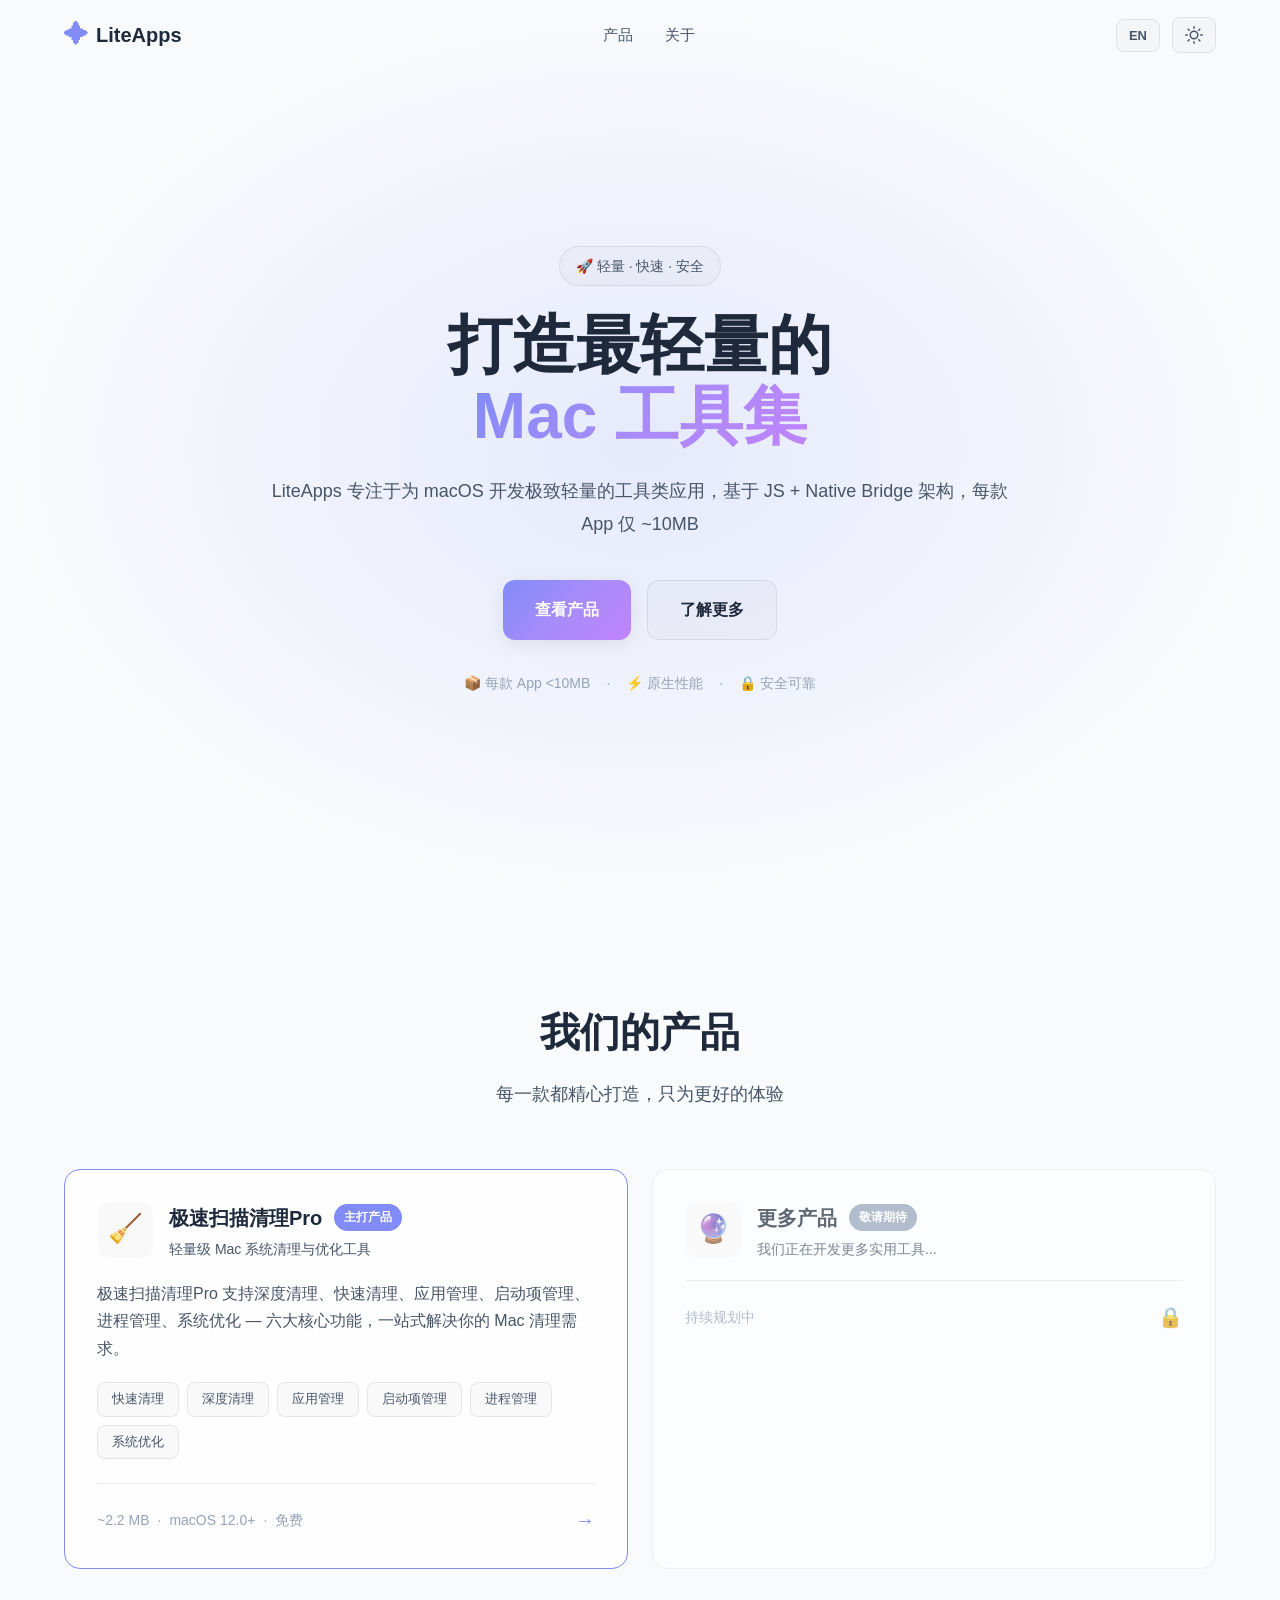
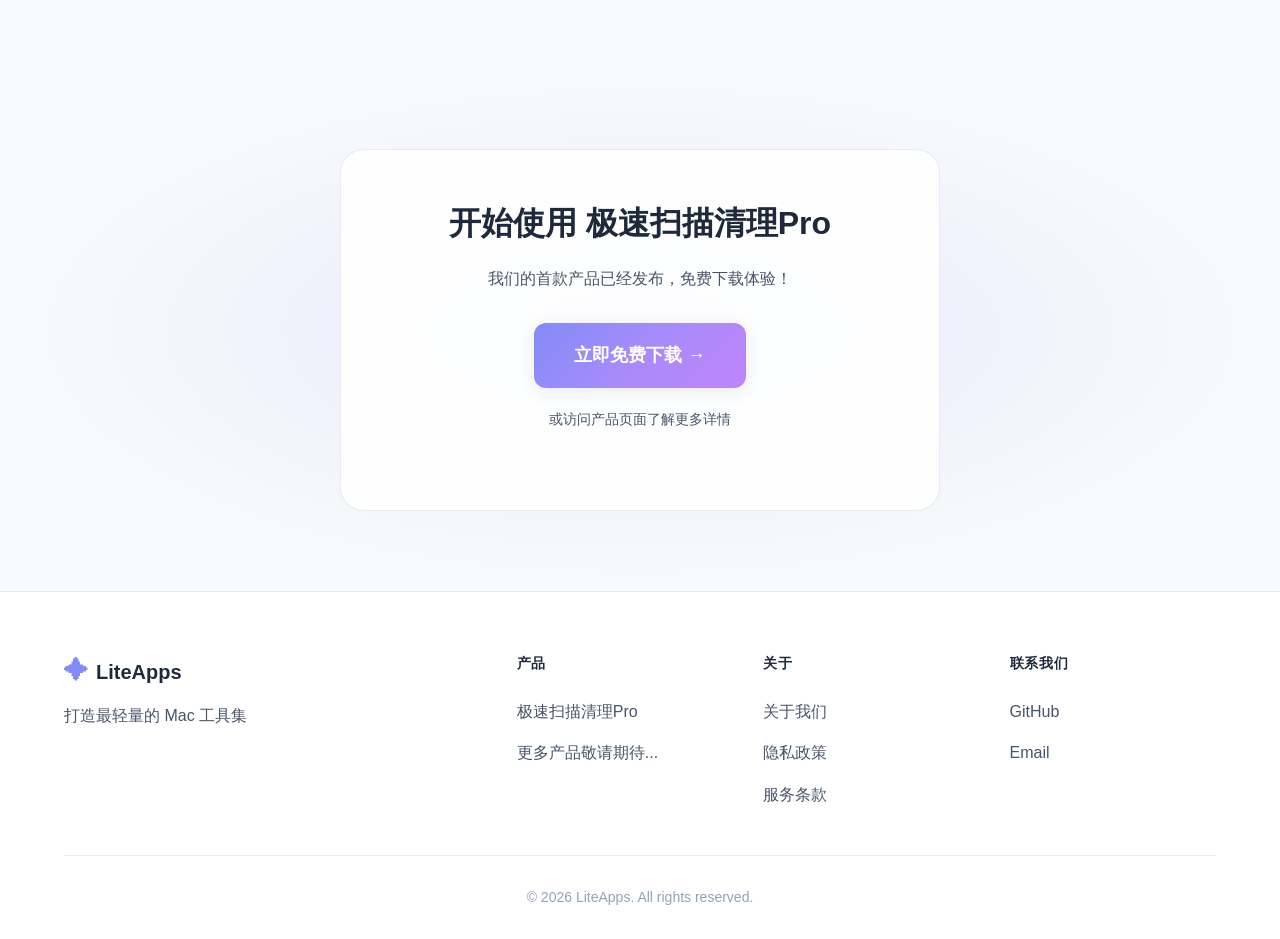
==== commit 7556b7fc: "Add alight/index.html for SPA routing" ====
--- a/alight/index.html
+++ b/alight/index.html
@@ -1,855 +1 @@
-<!DOCTYPE html>
-<html lang="zh-CN">
-<head>
-  <meta charset="UTF-8">
-  <meta name="viewport" content="width=device-width, initial-scale=1.0">
-  <title>Alight - 轻量级 Mac 清理工具 | LiteApps</title>
-  <meta name="description" content="Alight 是一款轻量级 Mac 系统清理与优化工具，支持深度清理、快速清理、应用管理、启动项管理、进程管理、桌面清理等，基于 JS + Native Bridge 架构，安装包仅 10MB。">
-  <meta name="keywords" content="Mac清理,Alight,LiteApps,深度清理,快速清理,应用卸载,启动项管理,进程管理,桌面清理,Mac优化">
-  <link rel="icon" type="image/svg+xml" href="favicon.svg">
-  <link rel="stylesheet" href="style.css">
-</head>
-<body>
-  <!-- 导航栏 -->
-  <nav class="navbar">
-    <div class="nav-container">
-      <a href="/" class="nav-logo">
-        <span class="logo-icon">✦</span>
-        <span class="logo-text">LiteApps</span>
-      </a>
-      <div class="nav-links">
-        <a href="#features" data-i18n="nav_features">功能</a>
-        <a href="#screenshots" data-i18n="nav_screenshots">预览</a>
-        <a href="#architecture" data-i18n="nav_architecture">架构</a>
-        <a href="#download" data-i18n="nav_download">下载</a>
-      </div>
-      <button id="langSwitch" class="lang-switch" title="Switch to English">EN</button>
-      <a href="#download" class="nav-download-btn" data-i18n="nav_free_download">免费下载</a>
-    </div>
-  </nav>
-
-  <!-- Hero 区域 -->
-  <section class="hero">
-    <div class="hero-container">
-      <div class="hero-badge" data-i18n="hero_badge">🧹 LiteApps 出品</div>
-      <h1 class="hero-title">
-        <!-- 由 JS 动态填充 -->
-      </h1>
-      <p class="hero-subtitle">
-        <!-- 由 JS 动态填充 -->
-      </p>
-      <div class="hero-actions">
-        <a href="#download" class="btn btn-primary btn-lg">
-          <svg width="20" height="20" viewBox="0 0 24 24" fill="none" stroke="currentColor" stroke-width="2.5" stroke-linecap="round" stroke-linejoin="round"><path d="M21 15v4a2 2 0 0 1-2 2H5a2 2 0 0 1-2-2v-4"/><polyline points="7 10 12 15 17 10"/><line x1="12" y1="15" x2="12" y2="3"/></svg>
-          <span data-i18n="btn_download">免费下载</span>
-        </a>
-        <a href="#features" class="btn btn-secondary btn-lg" data-i18n="btn_learn_more">了解更多</a>
-      </div>
-      <div class="hero-meta">
-        <span class="meta-item" data-i18n="meta_scan">⚡ 秒级扫描</span>
-        <span class="meta-divider">·</span>
-        <span class="meta-item" data-i18n="meta_size">📦 &lt;10MB</span>
-        <span class="meta-divider">·</span>
-        <span class="meta-item" data-i18n="meta_safe">🔒 安全可靠</span>
-      </div>
-    </div>
-    <div class="hero-visual">
-      <!-- 模拟 DeepCleanView - 完全匹配真实 StatusOverview + CleanCardGrid -->
-      <div class="mac-window">
-        <div class="mac-window-header">
-          <div class="window-dots">
-            <span class="dot dot-red"></span>
-            <span class="dot dot-yellow"></span>
-            <span class="dot dot-green"></span>
-          </div>
-          <span class="window-title">Alight — 深度清理</span>
-        </div>
-        <div class="mac-window-body">
-          <div class="mock-deepclean">
-            <!-- StatusOverview: 标题栏 + 扫描按钮 -->
-            <div class="dc-header">
-              <h3>深度清理</h3>
-              <button class="dc-scan-btn">
-                <svg width="14" height="14" viewBox="0 0 24 24" fill="none" stroke="currentColor" stroke-width="2.5"><polygon points="13 2 3 14 12 14 11 22 21 10 12 10 13 2"/></svg>
-                开始扫描
-              </button>
-            </div>
-
-            <!-- StatusOverview: 四宫格统计卡片（使用真实颜色） -->
-            <div class="dc-stats-grid">
-              <div class="dc-stat-card stat-cache">
-                <span class="dc-stat-value">856 MB</span>
-                <span class="dc-stat-label">缓存数据</span>
-              </div>
-              <div class="dc-stat-card stat-health">
-                <span class="dc-stat-value health-good">良好</span>
-                <span class="dc-stat-label">健康评分</span>
-              </div>
-              <div class="dc-stat-card stat-count">
-                <span class="dc-stat-value">128 项</span>
-                <span class="dc-stat-label">建议清理</span>
-              </div>
-              <div class="dc-stat-card stat-space">
-                <span class="dc-stat-value">2.4 GB</span>
-                <span class="dc-stat-label">可释放空间</span>
-              </div>
-            </div>
-
-            <!-- CleanCardGrid: 2列卡片网格（匹配真实 DeepCleanCard） -->
-            <div class="dc-cards-grid">
-              <!-- APP_DATA 卡片 -->
-              <div class="dc-clean-card">
-                <div class="card-icon-bg card-icon-blue">
-                  <svg width="24" height="24" viewBox="0 0 24 24" fill="none" stroke="currentColor" stroke-width="1.8"><path d="M14.5 2H6a2 2 0 0 0-2 2v16a2 2 0 0 0 2 2h12a2 2 0 0 0 2-2V7.5L14.5 2z"/><polyline points="14 2 14 8 20 8"/><path d="M9 13l2 2 4-4"/></svg>
-                </div>
-                <div class="card-info">
-                  <span class="card-name">应用数据</span>
-                  <span class="card-desc">扫描应用产生的缓存和配置文件</span>
-                </div>
-                <div class="card-right">
-                  <span class="card-size">456 MB</span>
-                  <span class="card-count">24 个应用</span>
-                  <button class="card-btn">查看</button>
-                </div>
-              </div>
-              <!-- INSTALLER 卡片 -->
-              <div class="dc-clean-card">
-                <div class="card-icon-bg card-icon-green">
-                  <svg width="24" height="24" viewBox="0 0 24 24" fill="none" stroke="currentColor" stroke-width="1.8"><path d="M21 16V8a2 2 0 0 0-1-1.73l-7-4a2 2 0 0 0-2 0l-7 4A2 2 0 0 0 3 8v8a2 2 0 0 0 1 1.73l7 4a2 2 0 0 0 2 0l7-4A2 2 0 0 0 21 16z"/></svg>
-                </div>
-                <div class="card-info">
-                  <span class="card-name">安装包残留</span>
-                  <span class="card-desc">已删除应用的 DMG/PKG 安装包残留</span>
-                </div>
-                <div class="card-right">
-                  <span class="card-size">520 MB</span>
-                  <span class="card-count">12 项</span>
-                  <button class="card-btn">查看</button>
-                </div>
-              </div>
-              <!-- LARGE_FILES 卡片 -->
-              <div class="dc-clean-card">
-                <div class="card-icon-bg card-icon-orange">
-                  <svg width="24" height="24" viewBox="0 0 24 24" fill="none" stroke="currentColor" stroke-width="1.8"><path d="M22 19a2 2 0 0 1-2 2H4a2 2 0 0 1-2-2V5a2 2 0 0 1 2-2h5l2 3h9a2 2 0 0 1 2 2z"/></svg>
-                </div>
-                <div class="card-info">
-                  <span class="card-name">大文件</span>
-                  <span class="card-desc">占用大量磁盘空间的大文件</span>
-                </div>
-                <div class="card-right">
-                  <span class="card-size">680 MB</span>
-                  <span class="card-count">8 项</span>
-                  <button class="card-btn">查看</button>
-                </div>
-              </div>
-              <!-- OLD_FILES 卡片 -->
-              <div class="dc-clean-card">
-                <div class="card-icon-bg card-icon-purple">
-                  <svg width="24" height="24" viewBox="0 0 24 24" fill="none" stroke="currentColor" stroke-width="1.8"><circle cx="12" cy="12" r="10"/><polyline points="12 6 12 12 16 14"/></svg>
-                </div>
-                <div class="card-info">
-                  <span class="card-name">旧文件</span>
-                  <span class="card-desc">长期未访问的旧文件和过期数据</span>
-                </div>
-                <div class="card-right">
-                  <span class="card-size">320 MB</span>
-                  <span class="card-count">56 项</span>
-                  <button class="card-btn">查看</button>
-                </div>
-              </div>
-            </div>
-          </div>
-        </div>
-      </div>
-    </div>
-  </section>
-
-  <!-- 功能特性 -->
-  <section id="features" class="features">
-    <div class="container">
-      <div class="section-header">
-        <h2 class="section-title" data-i18n="section_features_title">六大核心功能</h2>
-        <p class="section-subtitle" data-i18n="section_features_subtitle">覆盖 Mac 清理优化的每一个场景</p>
-      </div>
-      <div class="features-grid">
-        <!-- 深度清理 deep-clean -->
-        <div class="feature-card featured">
-          <div class="feature-badge" data-i18n="badge_core">核心功能</div>
-          <div class="feature-icon">🔬</div>
-          <h3 data-i18n="feat_deep_clean_name">深度清理</h3>
-          <p data-i18n="feat_deep_clean_desc">全盘深度扫描，识别安装包残留、大文件、旧文件、应用数据等垃圾。支持按类别预览详情，一键精准清理。</p>
-          <div class="feature-tags">
-            <span class="tag" data-i18n="tag_installer">安装包残留</span>
-            <span class="tag" data-i18n="tag_large_files">大文件扫描</span>
-            <span class="tag" data-i18n="tag_old_files">旧文件</span>
-            <span class="tag" data-i18n="tag_app_data">应用数据</span>
-          </div>
-        </div>
-        <!-- 快速清理 quick-clean -->
-        <div class="feature-card">
-          <div class="feature-icon">⚡</div>
-          <h3 data-i18n="feat_quick_clean_name">快速清理</h3>
-          <p data-i18n="feat_quick_clean_desc">一键智能扫描系统缓存、日志、临时文件等常见垃圾，配合健康评分，快速释放空间。</p>
-          <div class="feature-tags">
-            <span class="tag" data-i18n="tag_cache">系统缓存</span>
-            <span class="tag" data-i18n="tag_logs">日志文件</span>
-            <span class="tag" data-i18n="tag_temp">临时文件</span>
-            <span class="tag" data-i18n="tag_trash">废纸篓</span>
-          </div>
-        </div>
-        <!-- 应用管理 app-manage -->
-        <div class="feature-card">
-          <div class="feature-icon">📱</div>
-          <h3 data-i18n="feat_app_manage_name">应用管理</h3>
-          <p data-i18n="feat_app_manage_desc">查看所有已安装应用，按大小/名称/使用时间排序。彻底卸载应用并自动清理关联的缓存和配置残留。</p>
-          <div class="feature-tags">
-            <span class="tag" data-i18n="tag_app_list">应用列表</span>
-            <span class="tag" data-i18n="tag_uninstall">彻底卸载</span>
-            <span class="tag" data-i18n="tag_residuals">残留清理</span>
-            <span class="tag" data-i18n="tag_force_quit">强制终止</span>
-          </div>
-        </div>
-        <!-- 启动项管理 startup-manager -->
-        <div class="feature-card">
-          <div class="feature-icon">🚀</div>
-          <h3 data-i18n="feat_startup_name">启动项管理</h3>
-          <p data-i18n="feat_startup_desc">管理系统登录项和后台活动（LaunchAgents/LaunchDaemons），一键禁用不必要的开机启动项，加速开机。</p>
-          <div class="feature-tags">
-            <span class="tag" data-i18n="tag_login_items">登录项</span>
-            <span class="tag" data-i18n="tag_bg_services">后台服务</span>
-            <span class="tag" data-i18n="tag_filter">分类筛选</span>
-            <span class="tag" data-i18n="tag_toggle">开关控制</span>
-          </div>
-        </div>
-        <!-- 进程管理 process-manager -->
-        <div class="feature-card">
-          <div class="feature-icon">💻</div>
-          <h3 data-i18n="feat_process_name">进程管理</h3>
-          <p data-i18n="feat_process_desc">实时查看所有运行中的进程，按系统/应用/其他分类筛选，支持搜索和多选批量结束占用资源的进程。</p>
-          <div class="feature-tags">
-            <span class="tag" data-i18n="tag_proc_list">进程列表</span>
-            <span class="tag" data-i18n="tag_cpu_mem">CPU/内存</span>
-            <span class="tag" data-i18n="tag_batch_kill">批量终止</span>
-            <span class="tag" data-i18n="tag_search">搜索筛选</span>
-          </div>
-        </div>
-        <!-- 桌面清理 desktop-clean -->
-        <div class="feature-card">
-          <div class="feature-icon">🖥️</div>
-          <h3 data-i18n="feat_desktop_name">桌面清理</h3>
-          <p data-i18n="feat_desktop_desc">扫描桌面上的所有文件，按类型分组展示，支持列表/网格视图切换，快速整理杂乱的桌面。</p>
-          <div class="feature-tags">
-            <span class="tag" data-i18n="tag_desk_scan">桌面扫描</span>
-            <span class="tag" data-i18n="tag_file_type">文件分类</span>
-            <span class="tag" data-i18n="tag_preview">预览查看</span>
-            <span class="tag" data-i18n="tag_quick_ops">快捷操作</span>
-          </div>
-        </div>
-      </div>
-    </div>
-  </section>
-
-  <!-- 产品亮点 -->
-  <section class="highlights">
-    <div class="container">
-      <div class="highlights-grid">
-        <div class="highlight-item">
-          <div class="highlight-number" data-i18n="highlight_1_num">01</div>
-          <h3 data-i18n="highlight_1_title">超小体积</h3>
-          <p data-i18n="highlight_1_desc">安装包小于 10MB，对比 Electron 类产品（通常 100MB+）小 90%</p>
-        </div>
-        <div class="highlight-item">
-          <div class="highlight-number" data-i18n="highlight_2_num">02</div>
-          <h3 data-i18n="highlight_2_title">极速体验</h3>
-          <p data-i18n="highlight_2_desc">JS + Native Bridge 架构，原生 Objective-C 执行扫描任务，速度远超纯 JS 方案</p>
-        </div>
-        <div class="highlight-item">
-          <div class="highlight-number" data-i18n="highlight_3_num">03</div>
-          <h3 data-i18n="highlight_3_title">安全可靠</h3>
-          <p data-i18n="highlight_3_desc">每一步操作都可预览确认，只清理确定的垃圾文件，绝不误删用户重要数据</p>
-        </div>
-        <div class="highlight-item">
-          <div class="highlight-number" data-i18n="highlight_4_num">04</div>
-          <h3 data-i18n="highlight_4_title">六大模块</h3>
-          <p data-i18n="highlight_4_desc">深度清理、快速清理、应用管理、启动项、进程管理、桌面清理，一站式解决</p>
-        </div>
-      </div>
-    </div>
-  </section>
-
-  <!-- 截图展示 - 完全匹配真实 UI -->
-  <section id="screenshots" class="screenshots">
-    <div class="container">
-      <div class="section-header">
-        <h2 class="section-title" data-i18n="section_screenshots_title">界面预览</h2>
-        <p class="section-subtitle" data-i18n="section_screenshots_subtitle">基于 Vue 3 + Element Plus 构建的精致界面</p>
-      </div>
-      <div class="screenshots-grid">
-        <!-- 截图1: 深度清理 - 匹配真实 StatusOverview + DeepCleanCard -->
-        <div class="screenshot-card">
-          <div class="screenshot-mock mock-deepclean-preview">
-            <div class="mock-mac-bar">
-              <span class="mock-dot red"></span>
-              <span class="mock-dot yellow"></span>
-              <span class="mock-dot green"></span>
-            </div>
-            <div class="mock-body dc-preview-body">
-              <div class="dc-prev-header">
-                <span class="dc-prev-title">深度清理</span>
-                <span class="dc-prev-btn">⚡ 开始扫描</span>
-              </div>
-              <div class="dc-prev-stats">
-                <div class="dc-ps stat-cache"><b>856 MB</b><small>缓存数据</small></div>
-                <div class="dc-ps stat-health"><b class="health-good">良好</b><small>健康评分</small></div>
-                <div class="dc-ps stat-count"><b>128 项</b><small>建议清理</small></div>
-                <div class="dc-ps stat-space"><b>2.4 GB</b><small>可释放空间</small></div>
-              </div>
-              <div class="dc-prev-cards">
-                <div class="dcp-card">
-                  <div class="dcp-icon dcp-icon-blue"><svg width="18" height="18" viewBox="0 0 24 24" fill="none" stroke="currentColor" stroke-width="1.8"><path d="M14.5 2H6a2 2 0 0 0-2 2v16a2 2 0 0 0 2 2h12a2 2 0 0 0 2-2V7.5L14.5 2z"/><polyline points="14 2 14 8 20 8"/></svg></div>
-                  <div class="dcp-info"><b>应用数据</b><span>扫描应用缓存和配置文件</span></div>
-                  <div class="dcp-meta"><b>456 MB</b><span>24个应用</span></div>
-                  <span class="dcp-arrow">›</span>
-                </div>
-                <div class="dcp-card">
-                  <div class="dcp-icon dcp-icon-green"><svg width="18" height="18" viewBox="0 0 24 24" fill="none" stroke="currentColor" stroke-width="1.8"><path d="M21 16V8a2 2 0 0 0-1-1.73l-7-4a2 2 0 0 0-2 0l-7 4A2 2 0 0 0 3 8v8a2 2 0 0 0 1 1.73l7 4a2 2 0 0 0 2 0l7-4A2 2 0 0 0 21 16z"/></svg></div>
-                  <div class="dcp-info"><b>安装包残留</b><span>DMG/PKG 安装包残留</span></div>
-                  <div class="dcp-meta"><b>520 MB</b><span>12项</span></div>
-                  <span class="dcp-arrow">›</span>
-                </div>
-                <div class="dcp-card">
-                  <div class="dcp-icon dcp-icon-orange"><svg width="18" height="18" viewBox="0 0 24 24" fill="none" stroke="currentColor" stroke-width="1.8"><path d="M22 19a2 2 0 0 1-2 2H4a2 2 0 0 1-2-2V5a2 2 0 0 1 2-2h5l2 3h9a2 2 0 0 1 2 2z"/></svg></div>
-                  <div class="dcp-info"><b>大文件</b><span>占用大量空间的文件</span></div>
-                  <div class="dcp-meta"><b>680 MB</b><span>8项</span></div>
-                  <span class="dcp-arrow">›</span>
-                </div>
-                <div class="dcp-card">
-                  <div class="dcp-icon dcp-icon-purple"><svg width="18" height="18" viewBox="0 0 24 24" fill="none" stroke="currentColor" stroke-width="1.8"><circle cx="12" cy="12" r="10"/><polyline points="12 6 12 12 16 14"/></svg></div>
-                  <div class="dcp-info"><b>旧文件</b><span>长期未访问的文件</span></div>
-                  <div class="dcp-meta"><b>320 MB</b><span>56项</span></div>
-                  <span class="dcp-arrow">›</span>
-                </div>
-              </div>
-            </div>
-          </div>
-          <p data-i18n="shot_deep_clean">深度清理 — 全盘扫描与四维统计</p>
-        </div>
-
-        <!-- 截图2: 应用管理 - 匹配真实 AppManageResults + AppItem -->
-        <div class="screenshot-card">
-          <div class="screenshot-mock mock-app-manage-preview">
-            <div class="mock-mac-bar">
-              <span class="mock-dot red"></span>
-              <span class="mock-dot yellow"></span>
-              <span class="mock-dot green"></span>
-            </div>
-            <div class="mock-body am-preview-body">
-              <!-- 顶部排序栏 -->
-              <div class="am-toolbar">
-                <span class="am-total">共 48 个应用</span>
-                <div class="am-sort-group">
-                  <span class="am-sort-label">排序</span>
-                  <span class="am-sort-select">大小 ▼</span>
-                  <span class="am-sort-order">降序</span>
-                </div>
-              </div>
-              <!-- 应用列表 - 匹配真实 AppItem -->
-              <div class="am-app-list">
-                <div class="am-app-row">
-                  <div class="am-app-icon">🎮</div>
-                  <div class="am-app-info">
-                    <span class="am-app-name">Steam</span>
-                    <span class="am-app-path">/Applications/Steam.app · 3天前使用</span>
-                  </div>
-                  <span class="am-app-size">3.2 GB</span>
-                  <button class="am-uninstall-btn">卸载</button>
-                </div>
-                <div class="am-app-row">
-                  <div class="am-app-icon">💻</div>
-                  <div class="am-app-info">
-                    <span class="am-app-name">Xcode</span>
-                    <span class="am-app-path">/Developer/Xcode.app · 今天使用</span>
-                  </div>
-                  <span class="am-app-size">2.8 GB</span>
-                  <button class="am-uninstall-btn">卸载</button>
-                </div>
-                <div class="am-app-row">
-                  <div class="am-app-icon">🌐</div>
-                  <div class="am-app-info">
-                    <span class="am-app-name">Google Chrome</span>
-                    <span class="am-app-path">/Applications/Google Chrome.app · 刚刚使用</span>
-                  </div>
-                  <span class="am-app-size">856 MB</span>
-                  <button class="am-uninstall-btn">卸载</button>
-                </div>
-                <div class="am-app-row">
-                  <div class="am-app-icon">🎵</div>
-                  <div class="am-app-info">
-                    <span class="am-app-name">Spotify</span>
-                    <span class="am-app-path">/Applications/Spotify.app · 从未使用</span>
-                  </div>
-                  <span class="am-app-size">420 MB</span>
-                  <button class="am-uninstall-btn">卸载</button>
-                </div>
-                <div class="am-app-row">
-                  <div class="am-app-icon">💬</div>
-                  <div class="am-app-info">
-                    <span class="am-app-name">WeChat</span>
-                    <span class="am-app-path">/Applications/WeChat.app · 2小时前使用</span>
-                  </div>
-                  <span class="am-app-size">380 MB</span>
-                  <button class="am-uninstall-btn">卸载</button>
-                </div>
-              </div>
-            </div>
-          </div>
-          <p data-i18n="shot_app_manage">应用管理 — 彻底卸载与残留清理</p>
-        </div>
-
-        <!-- 截图3: 快速清理 - 匹配真实 QuickCleanCard -->
-        <div class="screenshot-card">
-          <div class="screenshot-mock mock-quickclean-preview">
-            <div class="mock-mac-bar">
-              <span class="mock-dot red"></span>
-              <span class="mock-dot yellow"></span>
-              <span class="mock-dot green"></span>
-            </div>
-            <div class="mock-body qc-preview-body">
-              <div class="qc-prev-header">
-                <span class="qc-prev-title">快速清理</span>
-                <span class="qc-prev-btn">⚡ 开始扫描</span>
-              </div>
-              <div class="qc-prev-stats">
-                <div class="qc-ps stat-cache"><b>1.2 GB</b><small>缓存数据</small></div>
-                <div class="qc-ps stat-health"><b class="health-good">85分</b><small>健康评分</small></div>
-                <div class="qc-ps stat-count"><b>256 项</b><small>建议清理</small></div>
-                <div class="qc-ps stat-space"><b>1.8 GB</b><small>可释放空间</small></div>
-              </div>
-              <div class="qc-prev-cards">
-                <div class="qcp-card">
-                  <div class="qcp-icon qcp-icon-blue"><svg width="18" height="18" viewBox="0 0 24 24" fill="none" stroke="currentColor" stroke-width="1.8"><path d="M14.5 2H6a2 2 0 0 0-2 2v16a2 2 0 0 0 2 2h12a2 2 0 0 0 2-2V7.5L14.5 2z"/><polyline points="14 2 14 8 20 8"/></svg></div>
-                  <div class="qcp-info"><b>系统缓存</b><span>应用和系统产生的缓存文件</span></div>
-                  <div class="qcp-meta"><b>520 MB</b><span>128项</span></div>
-                  <div class="qcp-actions">
-                    <button class="qcp-btn-preview">预览</button>
-                    <button class="qcp-btn-clean">智能清理</button>
-                  </div>
-                </div>
-                <div class="qcp-card">
-                  <div class="qcp-icon qcp-icon-orange"><svg width="18" height="18" viewBox="0 0 24 24" fill="none" stroke="currentColor" stroke-width="1.8"><path d="M14 2H6a2 2 0 0 0-2 2v16a2 2 0 0 0 2 2h12a2 2 0 0 0 2-2V8h-2a2 2 0 0 1-2-2V2z"/><path d="M14 2v6h6"/><path d="M16 13H8"/><path d="M16 17H8"/><path d="M10 9H8"/></svg></div>
-                  <div class="qcp-info"><b>日志文件</b><span>系统和应用的日志记录</span></div>
-                  <div class="qcp-meta"><b>280 MB</b><span>64项</span></div>
-                  <div class="qcp-actions">
-                    <button class="qcp-btn-preview">预览</button>
-                    <button class="qcp-btn-clean">智能清理</button>
-                  </div>
-                </div>
-                <div class="qcp-card">
-                  <div class="qcp-icon qcp-icon-green"><svg width="18" height="18" viewBox="0 0 24 24" fill="none" stroke="currentColor" stroke-width="1.8"><path d="M3 6h18"/><path d="M19 6v14c0 1-1 2-2 2H7c-1 0-2-1-2-2V6"/><path d="M8 6V4c0-1 1-2 2-2h4c1 0 2 1 2 2v2"/></svg></div>
-                  <div class="qcp-info"><b>临时文件</b><span>系统和应用产生的临时文件</span></div>
-                  <div class="qcp-meta"><b>156 MB</b><span>42项</span></div>
-                  <div class="qcp-actions">
-                    <button class="qcp-btn-preview">预览</button>
-                    <button class="qcp-btn-clean">智能清理</button>
-                  </div>
-                </div>
-                <div class="qcp-card">
-                  <div class="qcp-icon qcp-icon-red"><svg width="18" height="18" viewBox="0 0 24 24" fill="none" stroke="currentColor" stroke-width="1.8"><polyline points="3 6 5 6 21 6"/><path d="M19 6v14a2 2 0 0 1-2 2H7a2 2 0 0 1-2-2V6m3 0V4a2 2 0 0 1 2-2h4a2 2 0 0 1 2 2v2"/></svg></div>
-                  <div class="qcp-info"><b>废纸篓</b><span>废纸篓中的可清理文件</span></div>
-                  <div class="qcp-meta"><b>840 MB</b><span>22项</span></div>
-                  <div class="qcp-actions">
-                    <button class="qcp-btn-preview">预览</button>
-                    <button class="qcp-btn-clean">清空</button>
-                  </div>
-                </div>
-              </div>
-            </div>
-          </div>
-          <p data-i18n="shot_quick_clean">快速清理 — 一键智能清理</p>
-        </div>
-
-        <!-- 截图4: 启动项管理 - 匹配真实 startup-manager + StartupItemCard -->
-        <div class="screenshot-card">
-          <div class="screenshot-mock mock-startup-preview">
-            <div class="mock-mac-bar">
-              <span class="mock-dot red"></span>
-              <span class="mock-dot yellow"></span>
-              <span class="mock-dot green"></span>
-            </div>
-            <div class="mock-body su-preview-body">
-              <!-- 页面 Header Banner (page-header) -->
-              <div class="su-page-header">
-                <span class="su-header-icon">⚙️</span>
-                <div class="su-header-content">
-                  <span class="su-header-title">启动项管理</span>
-                  <span class="su-header-desc">管理开机自启的应用和服务</span>
-                </div>
-              </div>
-              <!-- 类型 Tab 切换 -->
-              <div class="su-tabs">
-                <span class="su-tab active">全部 15</span>
-                <span class="su-tab">登录项 8</span>
-                <span class="su-tab">后台活动 7</span>
-              </div>
-              <!-- 筛选 radio -->
-              <div class="su-filter-card">
-                <div class="su-radio-group">
-                  <span class="su-radio active">全部 15</span>
-                  <span class="su-radio">已启用 10</span>
-                  <span class="su-radio">已禁用 5</span>
-                </div>
-              </div>
-              <!-- 启动项列表 - 匹配真实 StartupItemCard -->
-              <div class="su-prev-list">
-                <div class="su-item">
-                  <div class="su-item-icon">🌐</div>
-                  <div class="su-item-info">
-                    <div class="su-item-name">
-                      Google Chrome Helper
-                      <span class="su-kind login">登录项</span>
-                    </div>
-                    <div class="su-item-path">~/Library/LaunchAgents/com.google.chrome.helper.plist</div>
-                  </div>
-                  <div class="su-item-actions">
-                    <button class="su-delete-btn">
-                      <svg width="14" height="14" viewBox="0 0 24 24" fill="none" stroke="currentColor" stroke-width="2"><polyline points="3 6 5 6 21 6"/><path d="M19 6v14a2 2 0 0 1-2 2H7a2 2 0 0 1-2-2V6m3 0V4a2 2 0 0 1 2-2h4a2 2 0 0 1 2 2v2"/></svg>
-                    </button>
-                    <div class="su-toggle on"></div>
-                  </div>
-                </div>
-                <div class="su-item">
-                  <div class="su-item-icon">☁️</div>
-                  <div class="su-item-info">
-                    <div class="su-item-name">
-                      iCloud Sync
-                      <span class="su-kind bg">后台活动</span>
-                      <span class="su-cat">系统</span>
-                    </div>
-                    <div class="su-item-path">/Library/LaunchDaemons/com.apple.icloud.sync.plist</div>
-                  </div>
-                  <div class="su-item-actions">
-                    <button class="su-delete-btn">
-                      <svg width="14" height="14" viewBox="0 0 24 24" fill="none" stroke="currentColor" stroke-width="2"><polyline points="3 6 5 6 21 6"/><path d="M19 6v14a2 2 0 0 1-2 2H7a2 2 0 0 1-2-2V6m3 0V4a2 2 0 0 1 2-2h4a2 2 0 0 1 2 2v2"/></svg>
-                    </button>
-                    <div class="su-toggle on"></div>
-                  </div>
-                </div>
-                <div class="su-item disabled">
-                  <div class="su-item-icon">🎵</div>
-                  <div class="su-item-info">
-                    <div class="su-item-name">
-                      Spotify
-                      <span class="su-kind login">登录项</span>
-                      <span class="su-cat-warn">建议关闭</span>
-                    </div>
-                    <div class="su-item-path">~/Library/LaunchAgents/com.spotify.client.plist</div>
-                  </div>
-                  <div class="su-item-actions">
-                    <button class="su-delete-btn">
-                      <svg width="14" height="14" viewBox="0 0 24 24" fill="none" stroke="currentColor" stroke-width="2"><polyline points="3 6 5 6 21 6"/><path d="M19 6v14a2 2 0 0 1-2 2H7a2 2 0 0 1-2-2V6m3 0V4a2 2 0 0 1 2-2h4a2 2 0 0 1 2 2v2"/></svg>
-                    </button>
-                    <div class="su-toggle off"></div>
-                  </div>
-                </div>
-              </div>
-            </div>
-          </div>
-          <p data-i18n="shot_startup">启动项管理 — 加速你的 Mac 开机</p>
-        </div>
-
-        <!-- 截图5: 进程管理 - 匹配真实 process-manager -->
-        <div class="screenshot-card">
-          <div class="screenshot-mock mock-process-preview">
-            <div class="mock-mac-bar">
-              <span class="mock-dot red"></span>
-              <span class="mock-dot yellow"></span>
-              <span class="mock-dot green"></span>
-            </div>
-            <div class="mock-body pm-preview-body">
-              <!-- 页面 Header Banner -->
-              <div class="pm-page-header">
-                <span class="pm-header-icon">🖥️</span>
-                <div class="pm-header-content">
-                  <span class="pm-header-title">进程管理</span>
-                  <span class="pm-header-desc">实时监控和管理运行中的进程</span>
-                </div>
-                <div class="pm-header-actions">
-                  <button class="pm-btn-refresh">刷新</button>
-                  <button class="pm-btn-kill">结束选中 (0)</button>
-                </div>
-              </div>
-              <!-- 工具栏 Tab + 搜索 -->
-              <div class="pm-toolbar">
-                <div class="pm-tabs">
-                  <span class="pm-tab active">全部<span class="pm-tab-count">156</span></span>
-                  <span class="pm-tab">系统<span class="pm-tab-count">42</span></span>
-                  <span class="pm-tab">应用<span class="pm-tab-count">89</span></span>
-                  <span class="pm-tab">其他<span class="pm-tab-count">25</span></span>
-                </div>
-                <div class="pm-search">
-                  <svg width="14" height="14" viewBox="0 0 24 24" fill="none" stroke="currentColor" stroke-width="2"><circle cx="11" cy="11" r="8"/><line x1="21" y1="21" x2="16.65" y2="16.65"/></svg>
-                  <span>搜索进程...</span>
-                </div>
-              </div>
-              <!-- 进程列表 - 匹配真实 process-item -->
-              <div class="pm-list">
-                <div class="pm-item">
-                  <div class="pm-left">
-                    <div class="pm-checkbox checked"></div>
-                    <div class="pm-picon">🌐</div>
-                    <div class="pm-info">
-                      <div class="pm-name">Google Chrome<span class="pm-tag sys">系统</span></div>
-                      <div class="pm-path">com.google.Chrome</div>
-                    </div>
-                  </div>
-                  <div class="pm-right">
-                    <div class="pm-usage">
-                      <div class="pm-usage-row"><span class="pm-label">CPU</span><span class="pm-val usage-high">23.5%</span></div>
-                      <div class="pm-usage-row"><span class="pm-label">内存</span><span class="pm-val usage-medium">12.8%</span></div>
-                    </div>
-                    <span class="pm-pid">PID: 2841</span>
-                    <button class="pm-kill-btn">结束</button>
-                  </div>
-                </div>
-                <div class="pm-item selected">
-                  <div class="pm-left">
-                    <div class="pm-checkbox checked"></div>
-                    <div class="pm-picon">💻</div>
-                    <div class="pm-info">
-                      <div class="pm-name">Xcode</div>
-                      <div class="pm-path">com.apple.dt.Xcode</div>
-                    </div>
-                  </div>
-                  <div class="pm-right">
-                    <div class="pm-usage">
-                      <div class="pm-usage-row"><span class="pm-label">CPU</span><span class="pm-val usage-high">45.2%</span></div>
-                      <div class="pm-usage-row"><span class="pm-label">内存</span><span class="pm-val usage-high">18.6%</span></div>
-                    </div>
-                    <span class="pm-pid">PID: 8921</span>
-                    <button class="pm-kill-btn">结束</button>
-                  </div>
-                </div>
-                <div class="pm-item">
-                  <div class="pm-left">
-                    <div class="pm-checkbox"></div>
-                    <div class="pm-picon">🎵</div>
-                    <div class="pm-info">
-                      <div class="pm-name">Spotify</div>
-                      <div class="pm-path">com.spotify.client</div>
-                    </div>
-                  </div>
-                  <div class="pm-right">
-                    <div class="pm-usage">
-                      <div class="pm-usage-row"><span class="pm-label">CPU</span><span class="pm-val usage-low">1.2%</span></div>
-                      <div class="pm-usage-row"><span class="pm-label">内存</span><span class="pm-val usage-low">3.4%</span></div>
-                    </div>
-                    <span class="pm-pid">PID: 15234</span>
-                    <button class="pm-kill-btn">结束</button>
-                  </div>
-                </div>
-              </div>
-            </div>
-          </div>
-          <p data-i18n="shot_process">进程管理 — 实时监控与批量管理</p>
-        </div>
-
-        <!-- 截图6: 桌面清理 - 匹配真实 desktop-clean -->
-        <div class="screenshot-card">
-          <div class="screenshot-mock mock-desktop-preview">
-            <div class="mock-mac-bar">
-              <span class="mock-dot red"></span>
-              <span class="mock-dot yellow"></span>
-              <span class="mock-dot green"></span>
-            </div>
-            <div class="mock-body dt-preview-body">
-              <div class="dt-prev-header">
-                <span class="dt-prev-title">桌面清理</span>
-                <span class="dt-prev-btn">🔄 重新扫描</span>
-              </div>
-              <div class="dt-prev-summary">
-                <div>
-                  <span class="dt-total">2.1 GB</span>
-                  <span class="dt-detail">48 个文件 · 12 个文件夹</span>
-                </div>
-                <div class="dt-actions">
-                  <span class="dt-view-btn active">☰ 列表</span>
-                  <span class="dt-view-btn">⊞ 网格</span>
-                  <span class="dt-select-btn">全选</span>
-                  <button class="dt-delete-btn">删除选中 (0)</button>
-                </div>
-              </div>
-              <!-- 表头 -->
-              <div class="dt-table-header">
-                <span style="width:20px"></span>
-                <span style="width:32px"></span>
-                <span style="flex:1">名称</span>
-                <span style="width:100px;text-align:right">修改时间</span>
-                <span style="width:70px;text-align:right">大小</span>
-                <span style="width:40px"></span>
-              </div>
-              <!-- 文件列表 -->
-              <div class="dt-file-list">
-                <div class="dt-file-row">
-                  <input type="checkbox" checked>
-                  <span class="dt-file-icon">📄</span>
-                  <span class="dt-file-name">Screenshot_2024.png</span>
-                  <span class="dt-file-time">2024-01-15</span>
-                  <span class="dt-file-size">4.2 MB</span>
-                </div>
-                <div class="dt-file-row">
-                  <input type="checkbox" checked>
-                  <span class="dt-file-icon">📄</span>
-                  <span class="dt-file-name">报告文档.docx</span>
-                  <span class="dt-file-time">2024-01-10</span>
-                  <span class="dt-file-size">2.8 MB</span>
-                </div>
-                <div class="dt-file-row">
-                  <input type="checkbox">
-                  <span class="dt-file-icon">🖼️</span>
-                  <span class="dt-file-name">wallpaper.jpg</span>
-                  <span class="dt-file-time">2023-12-20</span>
-                  <span class="dt-file-size">8.5 MB</span>
-                </div>
-                <div class="dt-file-row">
-                  <input type="checkbox">
-                  <span class="dt-file-icon">📦</span>
-                  <span class="dt-file-name">project.zip</span>
-                  <span class="dt-file-time">2024-01-08</span>
-                  <span class="dt-file-size">156 MB</span>
-                </div>
-              </div>
-            </div>
-          </div>
-          <p data-i18n="shot_desktop">桌面清理 — 整理你的桌面文件</p>
-        </div>
-      </div>
-    </div>
-  </section>
-
-  <!-- 技术架构 -->
-  <section id="architecture" class="architecture">
-    <div class="container">
-      <div class="arch-content">
-        <div class="arch-text">
-          <h2 data-i18n="arch_title">为什么这么快？</h2>
-          <p data-i18n="arch_intro">Alight 采用创新的 <strong>JS + Native Bridge</strong> 三层架构：</p>
-          <ul class="arch-list">
-            <li>
-              <strong data-i18n="arch_ui_name">UI 层 (Vue 3 + Element Plus)</strong><br>
-              <small data-i18n="arch_ui_desc">轻量 Web 渲染，跨平台一致体验，开发效率高</small>
-            </li>
-            <li>
-              <strong data-i18n="arch_bridge_name">Bridge 层 (IPC 通信)</strong><br>
-              <small data-i18n="arch_bridge_desc">高效消息桥梁，毫秒级调用 Native 能力，异步非阻塞</small>
-            </li>
-            <li>
-              <strong data-i18n="arch_native_name">Native 层 (Objective-C)</strong><br>
-              <small data-i18n="arch_native_desc">直接调用 macOS 系统 API，文件扫描、进程管理等极致性能</small>
-            </li>
-          </ul>
-          <p class="arch-note" data-i18n="arch_note">这种分层架构让 Alight 既拥有 Web 开发的灵活性，又具备原生应用的性能优势。安装包仅 ~10MB，内存占用极低，远优于传统 Electron 方案。</p>
-        </div>
-        <div class="arch-diagram">
-          <div class="arch-layer layer-ui">
-            <span class="layer-tech" data-i18n="layer_ui_tech">Vue 3 + Element Plus + TailwindCSS</span>
-            <span data-i18n="layer_ui_label">UI Layer</span><br><small data-i18n="layer_ui_small">界面渲染 / 用户交互</small>
-          </div>
-          <div class="arch-arrow">↓ IPC Bridge ↓</div>
-          <div class="arch-layer layer-bridge">
-            <span class="layer-tech" data-i18n="layer_bridge_tech">Async Message Channel</span>
-            <span data-i18n="layer_bridge_label">Bridge Layer</span><br><small data-i18n="layer_bridge_small">方法路由 / 数据序列化</small>
-          </div>
-          <div class="arch-arrow">↓ Native Call ↓</div>
-          <div class="arch-layer layer-native">
-            <span class="layer-tech" data-i18n="layer_native_tech">Objective-C / CocoaPods</span>
-            <span data-i18n="layer_native_label">Native Layer</span><br><small data-i18n="layer_native_small">macOS API / 文件系统 / 进程管理</small>
-          </div>
-        </div>
-      </div>
-    </div>
-  </section>
-
-  <!-- 下载区域 -->
-  <section id="download" class="download">
-    <div class="container">
-      <div class="download-card">
-        <h2 data-i18n="download_title">立即下载 Alight</h2>
-        <p class="download-desc" data-i18n="download_desc">免费使用，让你的 Mac 重获新生</p>
-        <div class="download-info">
-          <div class="info-item">
-            <span class="info-label" data-i18n="info_version">版本</span>
-            <span class="info-value" id="version">
-              <span class="version-loading">获取中...</span>
-            </span>
-          </div>
-          <div class="info-item">
-            <span class="info-label" data-i18n="info_date">发布日期</span>
-            <span class="info-value" id="releaseDate">-</span>
-          </div>
-          <div class="info-item">
-            <span class="info-label" data-i18n="info_size">大小</span>
-            <span class="info-value" data-i18n="info_size_val">~10 MB</span>
-          </div>
-          <div class="info-item">
-            <span class="info-label" data-i18n="info_require">要求</span>
-            <span class="info-value" data-i18n="info_require_val">macOS 12.0+</span>
-          </div>
-          <div class="info-item">
-            <span class="info-label" data-i18n="info_arch">架构</span>
-            <span class="info-value" data-i18n="info_arch_val">Universal (Apple Silicon + Intel)</span>
-          </div>
-        </div>
-        <a href="#" class="btn btn-primary btn-xl download-btn" id="downloadBtn" onclick="handleDownload(event)">
-          <svg width="22" height="22" viewBox="0 0 24 24" fill="none" stroke="currentColor" stroke-width="2.5" stroke-linecap="round" stroke-linejoin="round"><path d="M21 15v4a2 2 0 0 1-2 2H5a2 2 0 0 1-2-2v-4"/><polyline points="7 10 12 15 17 10"/><line x1="12" y1="15" x2="12" y2="3"/></svg>
-          <!-- 由 JS 动态填充 -->
-        </a>
-        <div class="download-extras">
-          <a href="https://github.com/jackie-jiang-ios/alight/releases" target="_blank" rel="noopener noreferrer" class="link-secondary">
-            <svg width="14" height="14" viewBox="0 0 24 24" fill="currentColor"><path d="M12 0c-6.626 0-12 5.373-12 12 0 5.302 3.438 9.8 8.207 11.387.599.111.793-.261.793-.577v-2.234c-3.338.726-4.033-1.416-4.033-1.416-.546-1.387-1.333-1.756-1.333-1.756-1.089-.745.083-.729.083-.729 1.205.084 1.839 1.237 1.839 1.237 1.07 1.834 2.807 1.304 3.492.997.107-.775.418-1.305.762-1.604-2.665-.305-5.467-1.334-5.467-5.931 0-1.311.469-2.381 1.236-3.221-.124-.303-.535-1.524.117-3.176 0 0 1.008-.322 3.301 1.23.957-.266 1.983-.399 3.003-.404 1.02.005 2.047.138 3.006.404 2.291-1.552 3.297-1.23 3.297-1.23.653 1.653.242 2.874.118 3.176.77.84 1.235 1.911 1.235 3.221 0 4.609-2.807 5.624-5.479 5.921.43.372.823 1.102.823 2.222v3.293c0 .319.192.694.801.576 4.765-1.589 8.199-6.086 8.199-11.386 0-6.627-5.373-12-12-12z"/></svg>
-<span data-i18n="view_releases">查看 GitHub Releases</span>
-          </a>
-        </div>
-        <p class="download-note"><span data-i18n="download_note">⚠️ 首次运行需要在「系统设置 → 隐私与安全性」中允许运行 · 下载即表示同意我们的</span> <a href="terms.html" data-i18n="download_note_terms">服务条款</a> <span data-i18n="download_note_and">和</span> <a href="privacy.html" data-i18n="download_note_privacy">隐私政策</a></p>
-      </div>
-    </div>
-  </section>
-
-  <!-- 页脚 -->
-  <footer class="footer">
-    <div class="container">
-      <div class="footer-grid">
-        <div class="footer-brand">
-          <div class="footer-logo">
-            <span class="logo-icon">✦</span>
-            <span class="logo-text">LiteApps</span>
-          </div>
-          <p data-i18n="footer_brand_desc">打造最轻量的 Mac 工具集</p>
-        </div>
-        <div class="footer-links">
-          <h4 data-i18n="footer_product">产品</h4>
-          <a href="#" data-i18n="footer_alight">Alight</a>
-          <a href="#" data-i18n="footer_more">更多产品敬请期待...</a>
-        </div>
-        <div class="footer-links">
-          <h4 data-i18n="footer_functions">功能</h4>
-          <a href="#features" data-i18n="feat_deep_clean_name">深度清理</a>
-          <a href="#features" data-i18n="feat_app_manage_name">应用管理</a>
-          <a href="#features" data-i18n="feat_startup_name">启动项管理</a>
-          <a href="#features" data-i18n="feat_process_name">进程管理</a>
-        </div>
-        <div class="footer-links">
-          <h4 data-i18n="footer_about">关于</h4>
-          <a href="about.html" data-i18n="footer_about_us">关于我们</a>
-          <a href="privacy.html" data-i18n="footer_privacy">隐私政策</a>
-          <a href="terms.html" data-i18n="footer_terms">服务条款</a>
-        </div>
-      </div>
-      <div class="footer-bottom">
-        <p>&copy; 2026 LiteApps. All rights reserved.</p>
-      </div>
-    </div>
-  </footer>
-
-  <script src="script.js"></script>
-</body>
-</html>
+<!DOCTYPE html><html><head><meta charset="UTF-8"><meta http-equiv="refresh" content="0; url=/"><title>Alight - LiteApps</title></head><body><script>window.location.href = "/" + window.location.search + window.location.hash;</script></body></html>
